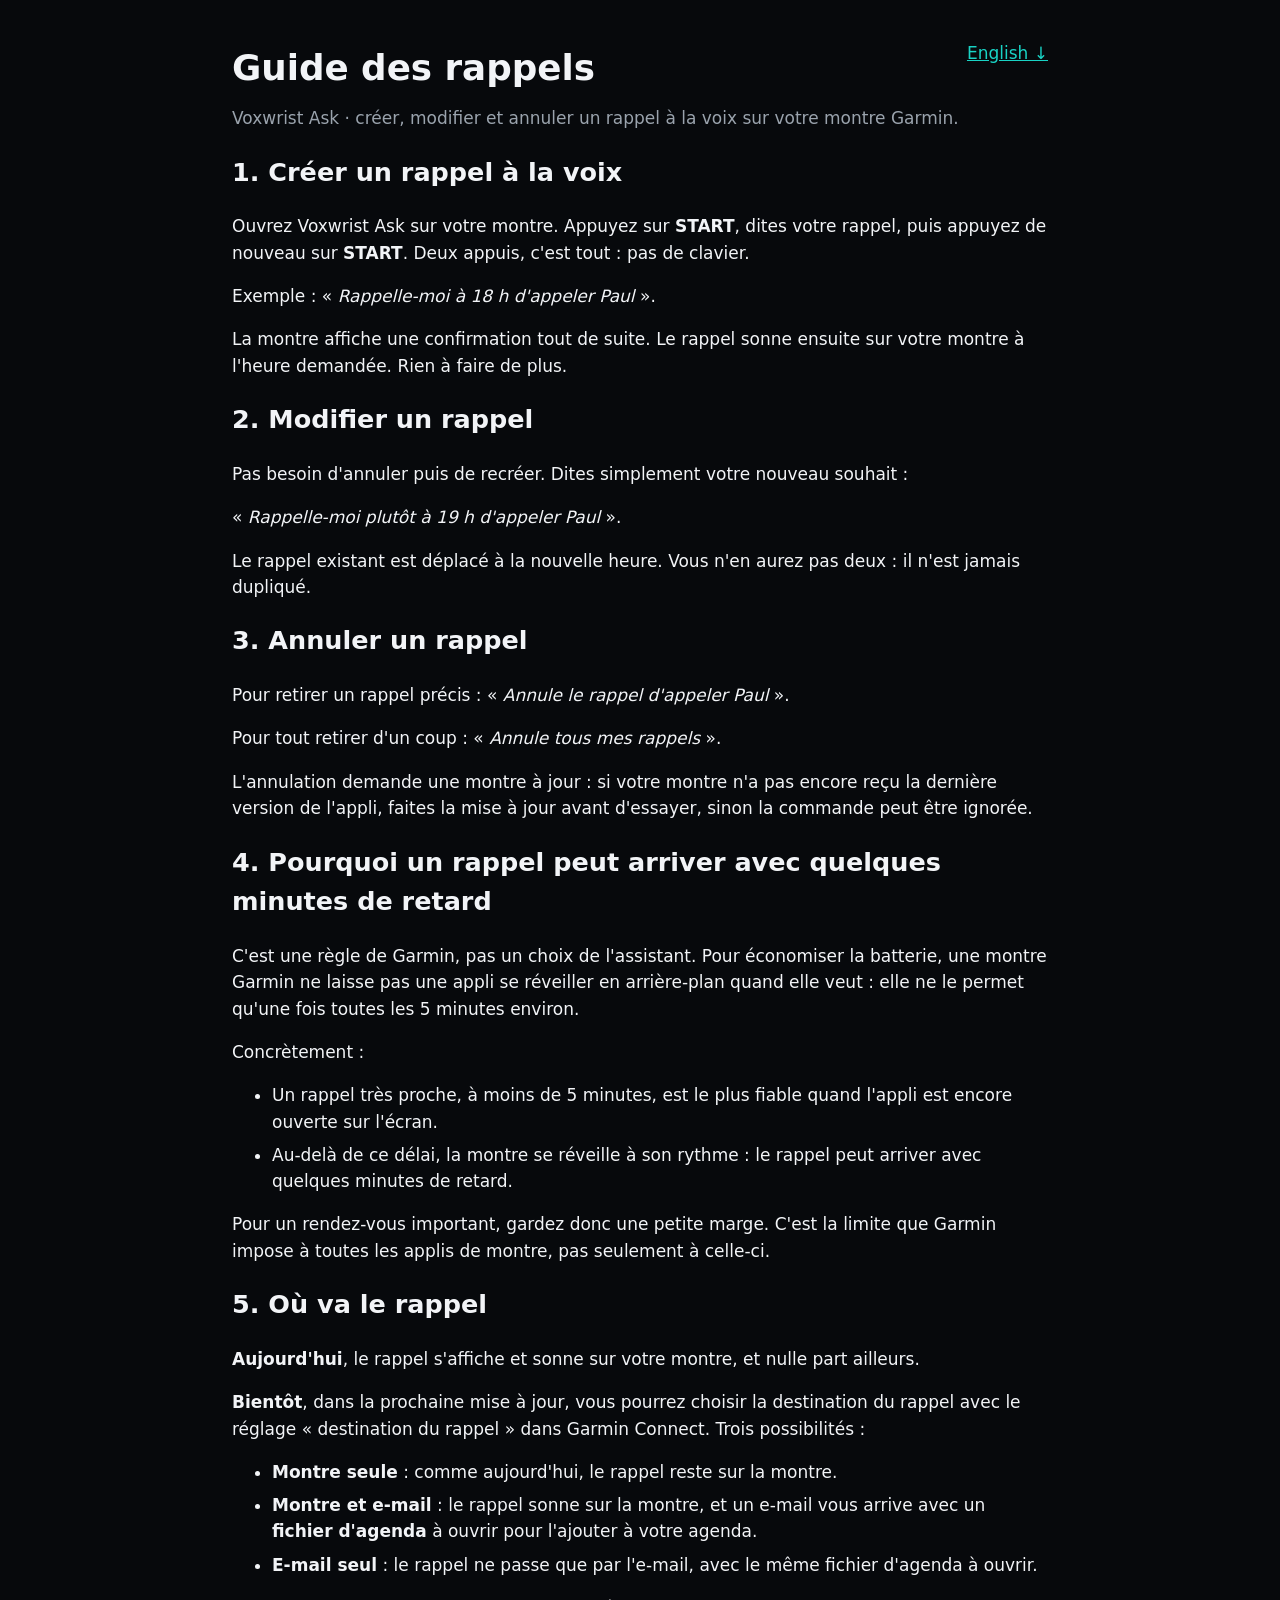
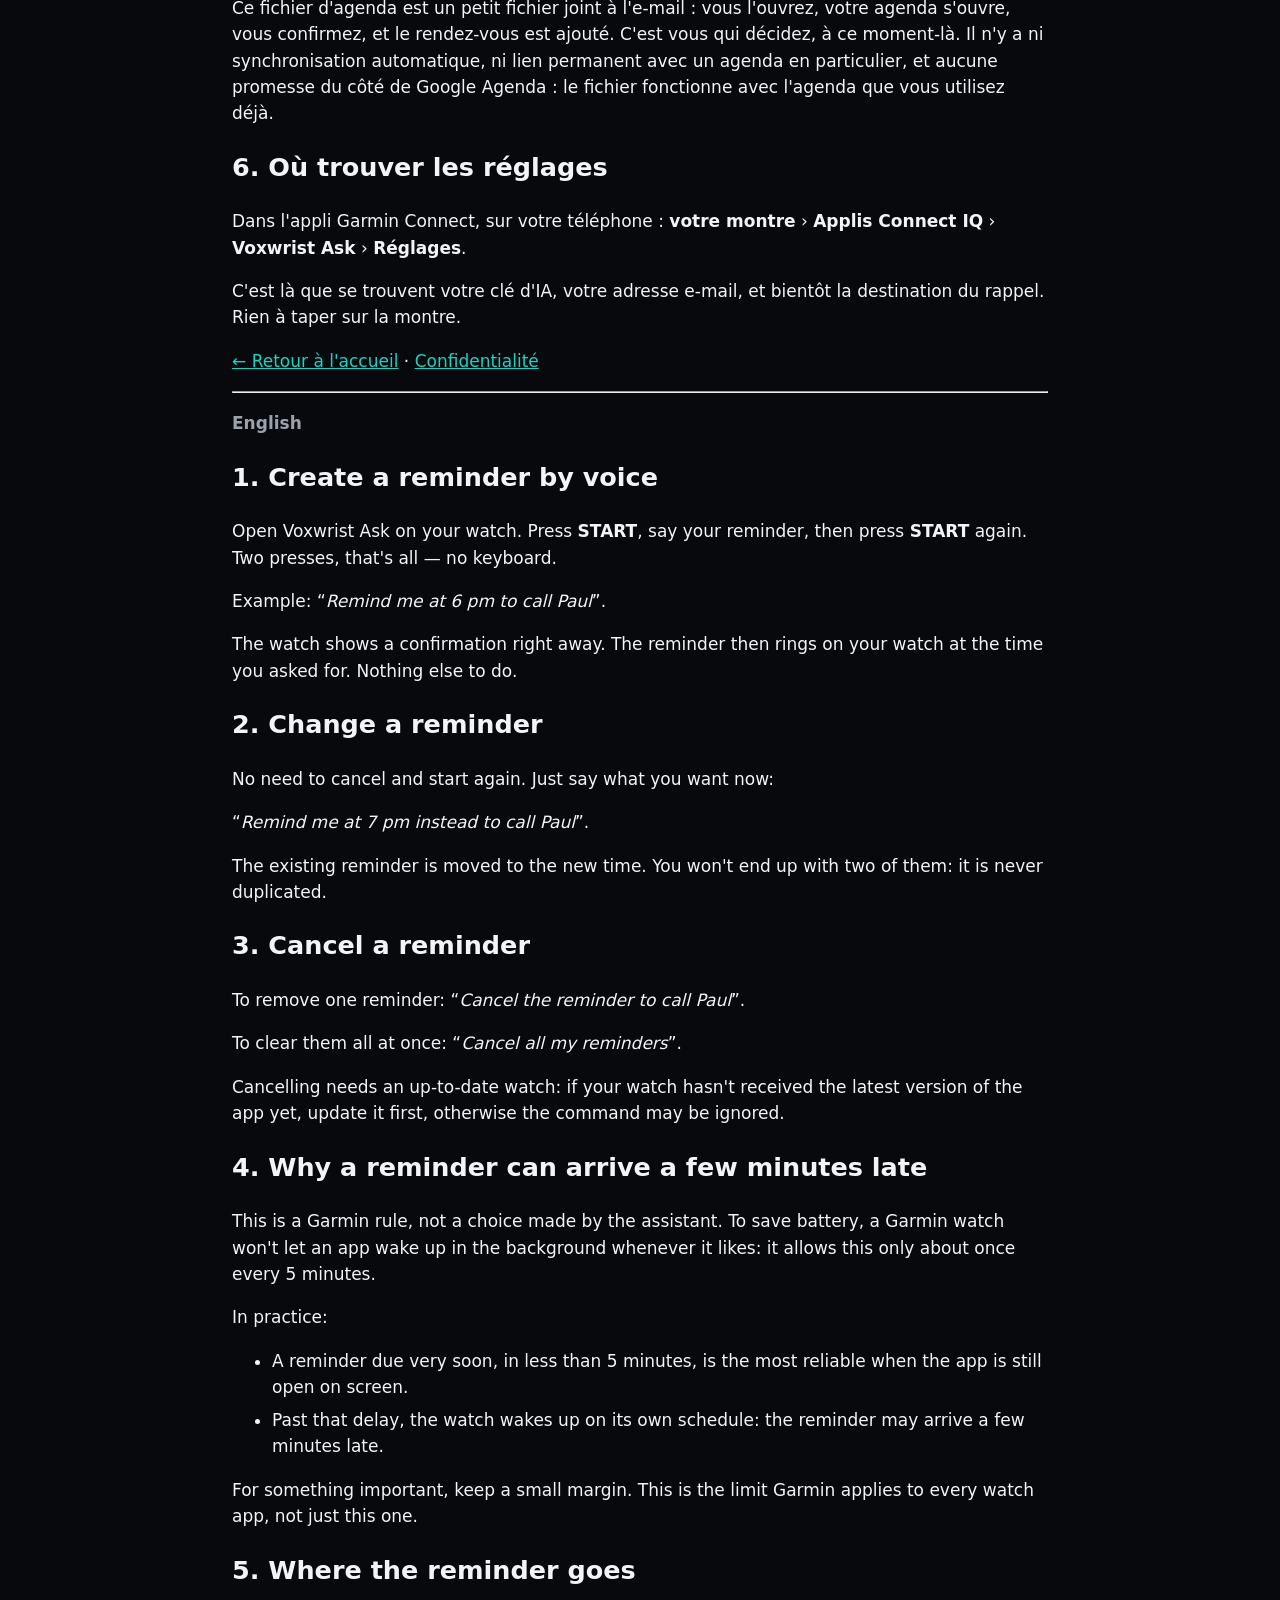
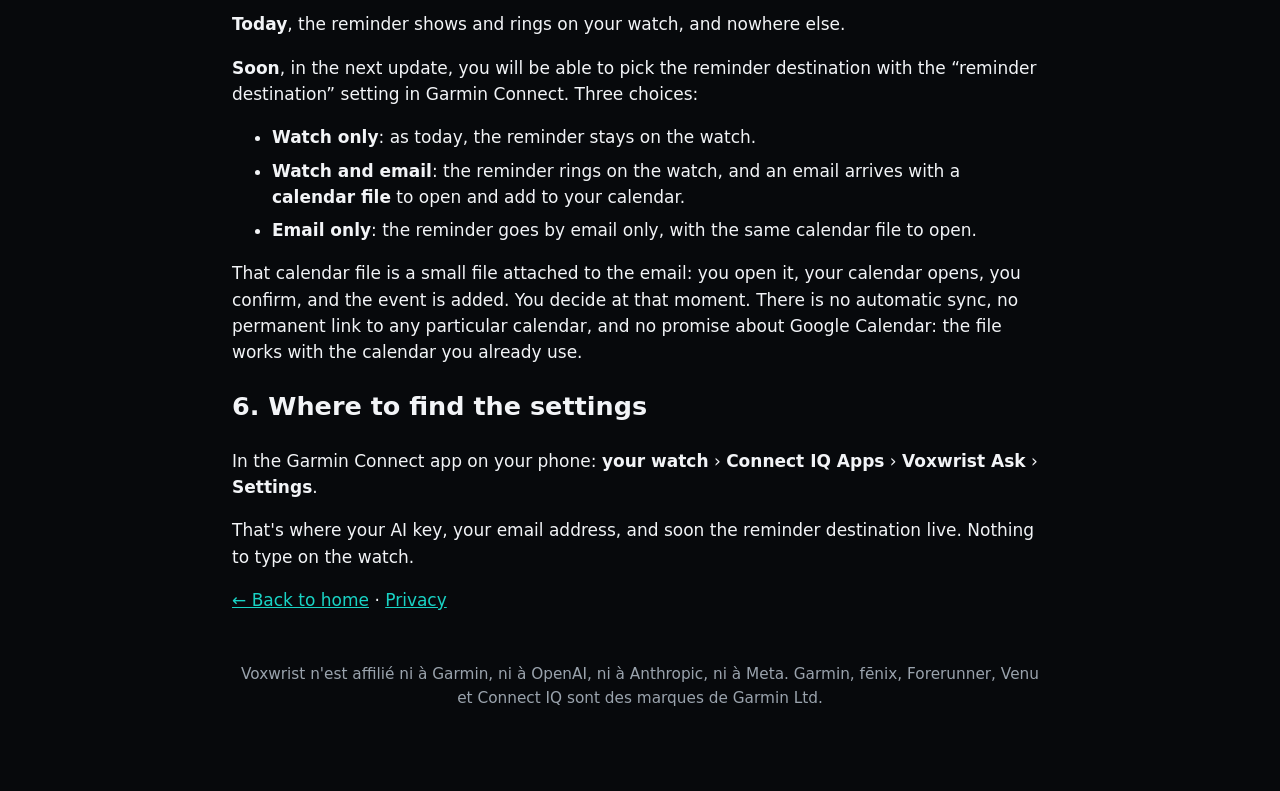
==== guide.html @ f0306646 "[verified] guide: ajoute le guide public des rappels de Voxwrist Ask (FR + EN) Page guide.html en fr" ====
<!doctype html><html lang="fr"><head><meta charset="utf-8"><meta name="viewport" content="width=device-width,initial-scale=1">
<title>Voxwrist Ask — Guide des rappels (FR + EN)</title>
<meta name="description" content="Guide des rappels de Voxwrist Ask : créer, modifier et annuler un rappel à la voix sur votre montre Garmin, ce qu'il faut savoir sur les réveils en arrière-plan, et où va le rappel.">
<link rel="stylesheet" href="style.css"></head><body><main>
<a class="lang" href="#en">English ↓</a>
<h1>Guide des rappels</h1>
<p class="dim">Voxwrist Ask · créer, modifier et annuler un rappel à la voix sur votre montre Garmin.</p>

<section>
<h2>1. Créer un rappel à la voix</h2>
<p>Ouvrez Voxwrist Ask sur votre montre. Appuyez sur <strong>START</strong>, dites votre rappel, puis appuyez de nouveau sur <strong>START</strong>. Deux appuis, c'est tout : pas de clavier.</p>
<p>Exemple : «&nbsp;<em>Rappelle-moi à 18&nbsp;h d'appeler Paul</em>&nbsp;».</p>
<p>La montre affiche une confirmation tout de suite. Le rappel sonne ensuite sur votre montre à l'heure demandée. Rien à faire de plus.</p>
</section>

<section>
<h2>2. Modifier un rappel</h2>
<p>Pas besoin d'annuler puis de recréer. Dites simplement votre nouveau souhait :</p>
<p>«&nbsp;<em>Rappelle-moi plutôt à 19&nbsp;h d'appeler Paul</em>&nbsp;».</p>
<p>Le rappel existant est déplacé à la nouvelle heure. Vous n'en aurez pas deux : il n'est jamais dupliqué.</p>
</section>

<section>
<h2>3. Annuler un rappel</h2>
<p>Pour retirer un rappel précis : «&nbsp;<em>Annule le rappel d'appeler Paul</em>&nbsp;».</p>
<p>Pour tout retirer d'un coup : «&nbsp;<em>Annule tous mes rappels</em>&nbsp;».</p>
<p>L'annulation demande une montre à jour : si votre montre n'a pas encore reçu la dernière version de l'appli, faites la mise à jour avant d'essayer, sinon la commande peut être ignorée.</p>
</section>

<section>
<h2>4. Pourquoi un rappel peut arriver avec quelques minutes de retard</h2>
<p>C'est une règle de Garmin, pas un choix de l'assistant. Pour économiser la batterie, une montre Garmin ne laisse pas une appli se réveiller en arrière-plan quand elle veut : elle ne le permet qu'une fois toutes les 5&nbsp;minutes environ.</p>
<p>Concrètement :</p>
<ul class="steps">
<li>Un rappel très proche, à moins de 5&nbsp;minutes, est le plus fiable quand l'appli est encore ouverte sur l'écran.</li>
<li>Au-delà de ce délai, la montre se réveille à son rythme : le rappel peut arriver avec quelques minutes de retard.</li>
</ul>
<p>Pour un rendez-vous important, gardez donc une petite marge. C'est la limite que Garmin impose à toutes les applis de montre, pas seulement à celle-ci.</p>
</section>

<section>
<h2>5. Où va le rappel</h2>
<p><strong>Aujourd'hui</strong>, le rappel s'affiche et sonne sur votre montre, et nulle part ailleurs.</p>
<p><strong>Bientôt</strong>, dans la prochaine mise à jour, vous pourrez choisir la destination du rappel avec le réglage «&nbsp;destination du rappel&nbsp;» dans Garmin Connect. Trois possibilités :</p>
<ul class="steps">
<li><strong>Montre seule</strong> : comme aujourd'hui, le rappel reste sur la montre.</li>
<li><strong>Montre et e-mail</strong> : le rappel sonne sur la montre, et un e-mail vous arrive avec un <strong>fichier d'agenda</strong> à ouvrir pour l'ajouter à votre agenda.</li>
<li><strong>E-mail seul</strong> : le rappel ne passe que par l'e-mail, avec le même fichier d'agenda à ouvrir.</li>
</ul>
<p>Ce fichier d'agenda est un petit fichier joint à l'e-mail : vous l'ouvrez, votre agenda s'ouvre, vous confirmez, et le rendez-vous est ajouté. C'est vous qui décidez, à ce moment-là. Il n'y a ni synchronisation automatique, ni lien permanent avec un agenda en particulier, et aucune promesse du côté de Google Agenda&nbsp;: le fichier fonctionne avec l'agenda que vous utilisez déjà.</p>
</section>

<section>
<h2>6. Où trouver les réglages</h2>
<p>Dans l'appli Garmin Connect, sur votre téléphone : <strong>votre montre</strong> › <strong>Applis Connect IQ</strong> › <strong>Voxwrist Ask</strong> › <strong>Réglages</strong>.</p>
<p>C'est là que se trouvent votre clé d'IA, votre adresse e-mail, et bientôt la destination du rappel. Rien à taper sur la montre.</p>
</section>

<p><a href="index.html">← Retour à l'accueil</a> · <a href="privacy.html">Confidentialité</a></p>

<hr id="en">
<p class="dim" lang="en"><strong>English</strong></p>

<section lang="en">
<h2>1. Create a reminder by voice</h2>
<p>Open Voxwrist Ask on your watch. Press <strong>START</strong>, say your reminder, then press <strong>START</strong> again. Two presses, that's all — no keyboard.</p>
<p>Example: “<em>Remind me at 6&nbsp;pm to call Paul</em>”.</p>
<p>The watch shows a confirmation right away. The reminder then rings on your watch at the time you asked for. Nothing else to do.</p>
</section>

<section lang="en">
<h2>2. Change a reminder</h2>
<p>No need to cancel and start again. Just say what you want now:</p>
<p>“<em>Remind me at 7&nbsp;pm instead to call Paul</em>”.</p>
<p>The existing reminder is moved to the new time. You won't end up with two of them: it is never duplicated.</p>
</section>

<section lang="en">
<h2>3. Cancel a reminder</h2>
<p>To remove one reminder: “<em>Cancel the reminder to call Paul</em>”.</p>
<p>To clear them all at once: “<em>Cancel all my reminders</em>”.</p>
<p>Cancelling needs an up-to-date watch: if your watch hasn't received the latest version of the app yet, update it first, otherwise the command may be ignored.</p>
</section>

<section lang="en">
<h2>4. Why a reminder can arrive a few minutes late</h2>
<p>This is a Garmin rule, not a choice made by the assistant. To save battery, a Garmin watch won't let an app wake up in the background whenever it likes: it allows this only about once every 5&nbsp;minutes.</p>
<p>In practice:</p>
<ul class="steps">
<li>A reminder due very soon, in less than 5&nbsp;minutes, is the most reliable when the app is still open on screen.</li>
<li>Past that delay, the watch wakes up on its own schedule: the reminder may arrive a few minutes late.</li>
</ul>
<p>For something important, keep a small margin. This is the limit Garmin applies to every watch app, not just this one.</p>
</section>

<section lang="en">
<h2>5. Where the reminder goes</h2>
<p><strong>Today</strong>, the reminder shows and rings on your watch, and nowhere else.</p>
<p><strong>Soon</strong>, in the next update, you will be able to pick the reminder destination with the “reminder destination” setting in Garmin Connect. Three choices:</p>
<ul class="steps">
<li><strong>Watch only</strong>: as today, the reminder stays on the watch.</li>
<li><strong>Watch and email</strong>: the reminder rings on the watch, and an email arrives with a <strong>calendar file</strong> to open and add to your calendar.</li>
<li><strong>Email only</strong>: the reminder goes by email only, with the same calendar file to open.</li>
</ul>
<p>That calendar file is a small file attached to the email: you open it, your calendar opens, you confirm, and the event is added. You decide at that moment. There is no automatic sync, no permanent link to any particular calendar, and no promise about Google Calendar: the file works with the calendar you already use.</p>
</section>

<section lang="en">
<h2>6. Where to find the settings</h2>
<p>In the Garmin Connect app on your phone: <strong>your watch</strong> › <strong>Connect IQ Apps</strong> › <strong>Voxwrist Ask</strong> › <strong>Settings</strong>.</p>
<p>That's where your AI key, your email address, and soon the reminder destination live. Nothing to type on the watch.</p>
</section>

<p lang="en"><a href="index.html">← Back to home</a> · <a href="privacy.html">Privacy</a></p>

<footer>Voxwrist n'est affilié ni à Garmin, ni à OpenAI, ni à Anthropic, ni à Meta. Garmin, fēnix, Forerunner, Venu et Connect IQ sont des marques de Garmin Ltd.</footer>
</main></body></html>
---- style.css ----
:root{--bg:#07090c;--fg:#f2f4f7;--dim:#9aa3ad;--notes:#19D3C5;--ask:#8B7CFF}
*{box-sizing:border-box}body{margin:0;background:var(--bg);color:var(--fg);font:17px/1.55 system-ui,-apple-system,Segoe UI,Roboto,sans-serif}
main{max-width:860px;margin:0 auto;padding:40px 22px 80px}a{color:var(--notes)}h1{font-size:2.1em;line-height:1.15;margin:.2em 0}
.dim{color:var(--dim)}.hero{text-align:center;padding:30px 0 10px}.hero img.logo{width:72px;margin:0 6px}
.cards{display:grid;grid-template-columns:repeat(auto-fit,minmax(260px,1fr));gap:18px;margin:30px 0}
.card{background:#10141a;border:1px solid #1c232c;border-radius:18px;padding:22px}.card h2{margin:.2em 0}
.card.notes h2{color:var(--notes)}.card.ask h2{color:var(--ask)}.shots{display:flex;gap:10px;flex-wrap:wrap;justify-content:center}
.shots img{width:150px;height:150px;border-radius:50%;border:3px solid #222}.steps li{margin:.4em 0}
code{background:#151b22;padding:2px 6px;border-radius:6px}footer{margin-top:50px;color:var(--dim);font-size:.9em;text-align:center}
.lang{float:right}
h2 img.logo-s{width:34px;vertical-align:middle;margin-right:6px;border-radius:8px}
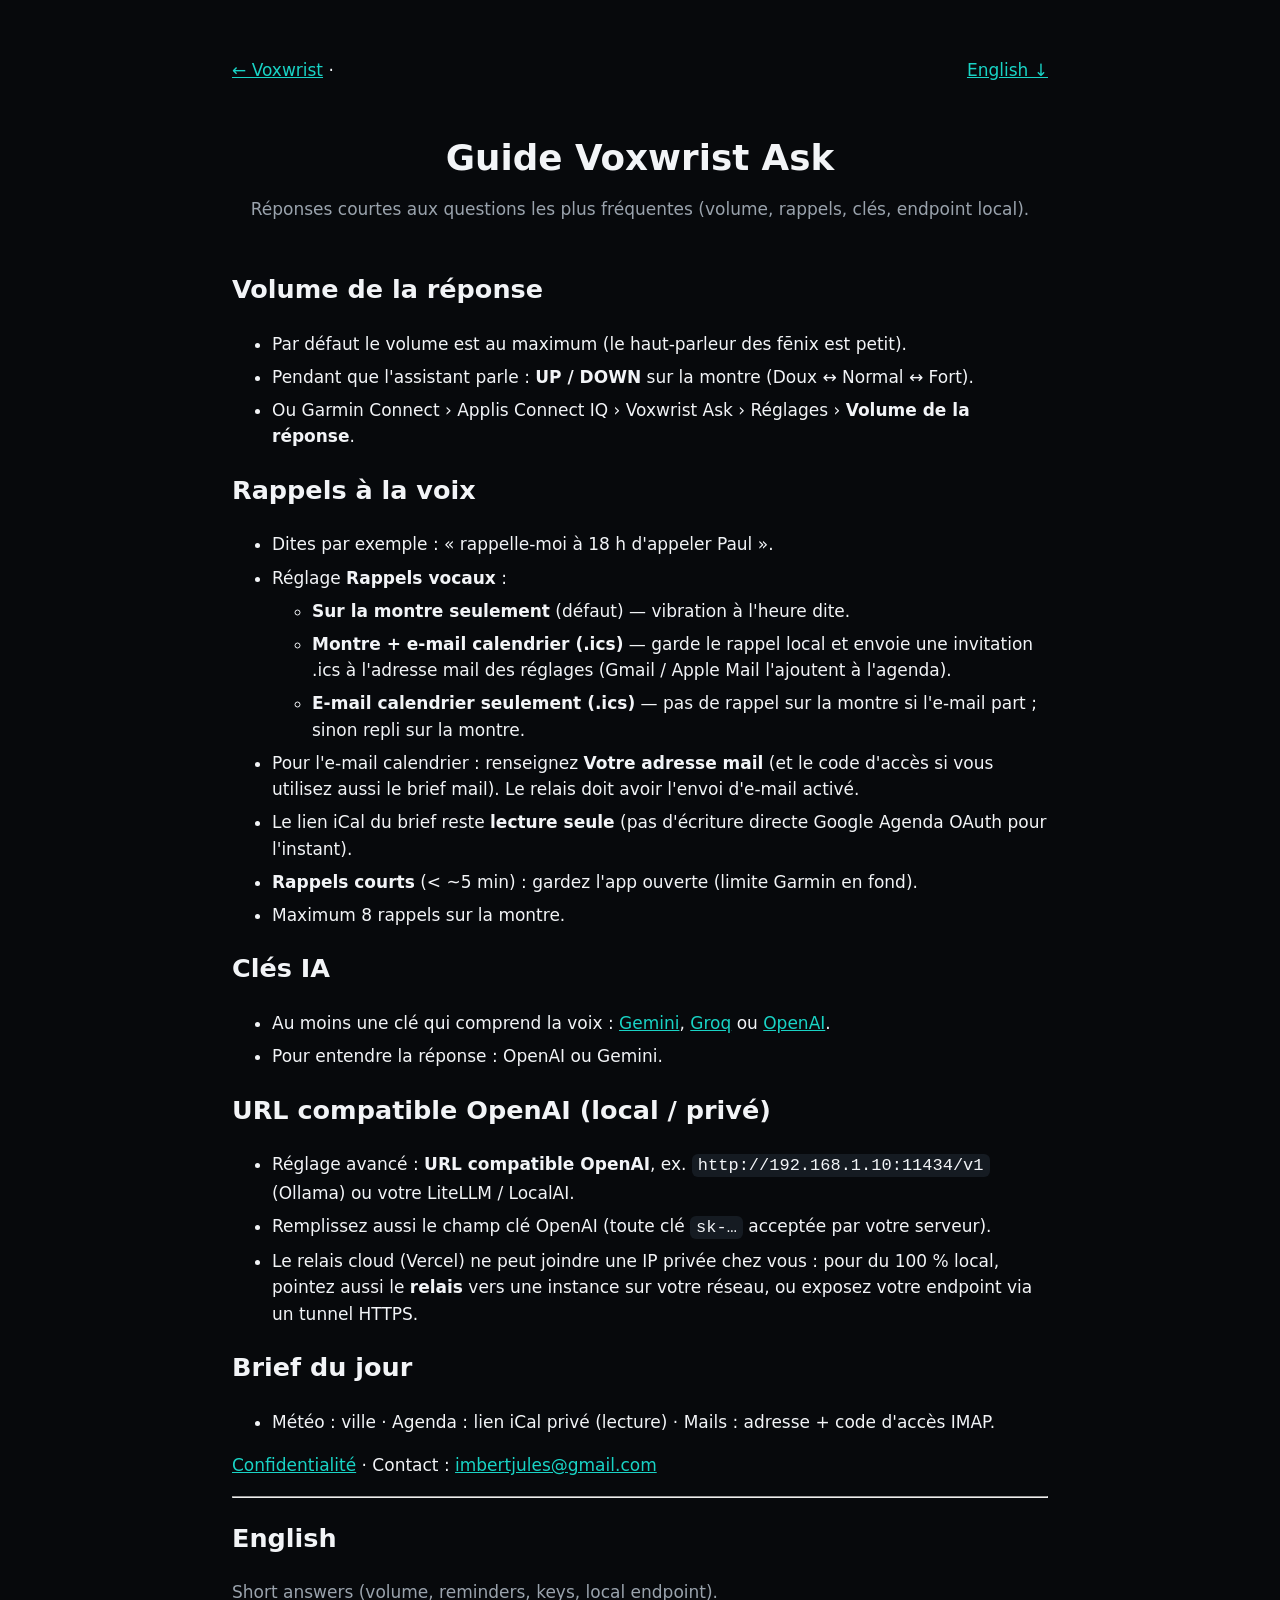
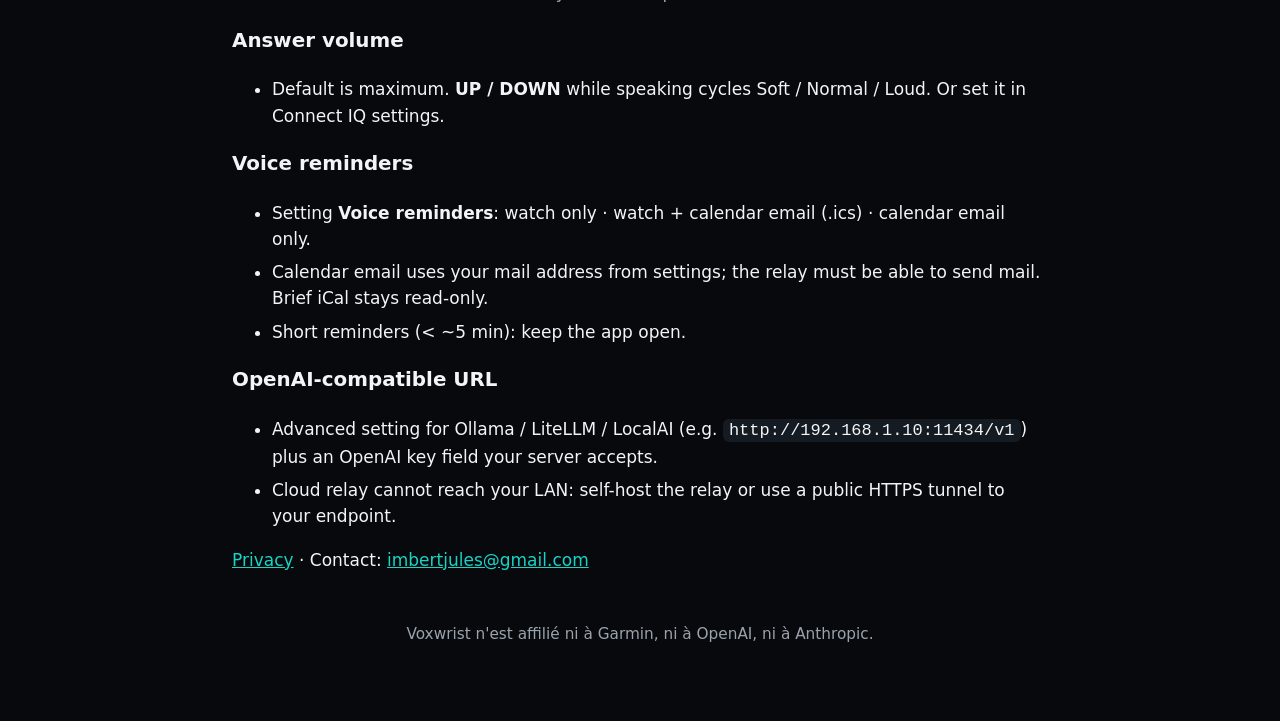
==== commit 4724c914: "Site : page guide.html (réglages Ask 2.0.6 : volume, rappels .ics, URL compatible OpenAI) + liens de" ====
--- a/guide.html
+++ b/guide.html
@@ -1,117 +1,77 @@
 <!doctype html><html lang="fr"><head><meta charset="utf-8"><meta name="viewport" content="width=device-width,initial-scale=1">
-<title>Voxwrist Ask — Guide des rappels (FR + EN)</title>
-<meta name="description" content="Guide des rappels de Voxwrist Ask : créer, modifier et annuler un rappel à la voix sur votre montre Garmin, ce qu'il faut savoir sur les réveils en arrière-plan, et où va le rappel.">
+<title>Voxwrist Ask — guide (rappels, volume, réglages)</title>
+<meta name="description" content="Comment marchent les rappels, le volume et les réglages de Voxwrist Ask sur Garmin.">
 <link rel="stylesheet" href="style.css"></head><body><main>
-<a class="lang" href="#en">English ↓</a>
-<h1>Guide des rappels</h1>
-<p class="dim">Voxwrist Ask · créer, modifier et annuler un rappel à la voix sur votre montre Garmin.</p>
+<p><a href="index.html">← Voxwrist</a> · <a class="lang" href="#en">English ↓</a></p>
 
-<section>
-<h2>1. Créer un rappel à la voix</h2>
-<p>Ouvrez Voxwrist Ask sur votre montre. Appuyez sur <strong>START</strong>, dites votre rappel, puis appuyez de nouveau sur <strong>START</strong>. Deux appuis, c'est tout : pas de clavier.</p>
-<p>Exemple : «&nbsp;<em>Rappelle-moi à 18&nbsp;h d'appeler Paul</em>&nbsp;».</p>
-<p>La montre affiche une confirmation tout de suite. Le rappel sonne ensuite sur votre montre à l'heure demandée. Rien à faire de plus.</p>
-</section>
+<section class="hero"><h1>Guide Voxwrist Ask</h1>
+<p class="dim">Réponses courtes aux questions les plus fréquentes (volume, rappels, clés, endpoint local).</p></section>
 
-<section>
-<h2>2. Modifier un rappel</h2>
-<p>Pas besoin d'annuler puis de recréer. Dites simplement votre nouveau souhait :</p>
-<p>«&nbsp;<em>Rappelle-moi plutôt à 19&nbsp;h d'appeler Paul</em>&nbsp;».</p>
-<p>Le rappel existant est déplacé à la nouvelle heure. Vous n'en aurez pas deux : il n'est jamais dupliqué.</p>
-</section>
+<h2>Volume de la réponse</h2>
+<ul class="steps">
+<li>Par défaut le volume est au maximum (le haut-parleur des fēnix est petit).</li>
+<li>Pendant que l'assistant parle : <strong>UP / DOWN</strong> sur la montre (Doux ↔ Normal ↔ Fort).</li>
+<li>Ou Garmin Connect › Applis Connect IQ › Voxwrist Ask › Réglages › <strong>Volume de la réponse</strong>.</li>
+</ul>
 
-<section>
-<h2>3. Annuler un rappel</h2>
-<p>Pour retirer un rappel précis : «&nbsp;<em>Annule le rappel d'appeler Paul</em>&nbsp;».</p>
-<p>Pour tout retirer d'un coup : «&nbsp;<em>Annule tous mes rappels</em>&nbsp;».</p>
-<p>L'annulation demande une montre à jour : si votre montre n'a pas encore reçu la dernière version de l'appli, faites la mise à jour avant d'essayer, sinon la commande peut être ignorée.</p>
-</section>
+<h2>Rappels à la voix</h2>
+<ul class="steps">
+<li>Dites par exemple : « rappelle-moi à 18 h d'appeler Paul ».</li>
+<li>Réglage <strong>Rappels vocaux</strong> :
+  <ul>
+    <li><strong>Sur la montre seulement</strong> (défaut) — vibration à l'heure dite.</li>
+    <li><strong>Montre + e-mail calendrier (.ics)</strong> — garde le rappel local et envoie une invitation .ics à l'adresse mail des réglages (Gmail / Apple Mail l'ajoutent à l'agenda).</li>
+    <li><strong>E-mail calendrier seulement (.ics)</strong> — pas de rappel sur la montre si l'e-mail part ; sinon repli sur la montre.</li>
+  </ul>
+</li>
+<li>Pour l'e-mail calendrier : renseignez <strong>Votre adresse mail</strong> (et le code d'accès si vous utilisez aussi le brief mail). Le relais doit avoir l'envoi d'e-mail activé.</li>
+<li>Le lien iCal du brief reste <strong>lecture seule</strong> (pas d'écriture directe Google Agenda OAuth pour l'instant).</li>
+<li><strong>Rappels courts</strong> (&lt; ~5 min) : gardez l'app ouverte (limite Garmin en fond).</li>
+<li>Maximum 8 rappels sur la montre.</li>
+</ul>
 
-<section>
-<h2>4. Pourquoi un rappel peut arriver avec quelques minutes de retard</h2>
-<p>C'est une règle de Garmin, pas un choix de l'assistant. Pour économiser la batterie, une montre Garmin ne laisse pas une appli se réveiller en arrière-plan quand elle veut : elle ne le permet qu'une fois toutes les 5&nbsp;minutes environ.</p>
-<p>Concrètement :</p>
+<h2>Clés IA</h2>
 <ul class="steps">
-<li>Un rappel très proche, à moins de 5&nbsp;minutes, est le plus fiable quand l'appli est encore ouverte sur l'écran.</li>
-<li>Au-delà de ce délai, la montre se réveille à son rythme : le rappel peut arriver avec quelques minutes de retard.</li>
+<li>Au moins une clé qui comprend la voix : <a href="https://aistudio.google.com/apikey">Gemini</a>, <a href="https://console.groq.com/keys">Groq</a> ou <a href="https://platform.openai.com/api-keys">OpenAI</a>.</li>
+<li>Pour entendre la réponse : OpenAI ou Gemini.</li>
 </ul>
-<p>Pour un rendez-vous important, gardez donc une petite marge. C'est la limite que Garmin impose à toutes les applis de montre, pas seulement à celle-ci.</p>
-</section>
 
-<section>
-<h2>5. Où va le rappel</h2>
-<p><strong>Aujourd'hui</strong>, le rappel s'affiche et sonne sur votre montre, et nulle part ailleurs.</p>
-<p><strong>Bientôt</strong>, dans la prochaine mise à jour, vous pourrez choisir la destination du rappel avec le réglage «&nbsp;destination du rappel&nbsp;» dans Garmin Connect. Trois possibilités :</p>
+<h2>URL compatible OpenAI (local / privé)</h2>
 <ul class="steps">
-<li><strong>Montre seule</strong> : comme aujourd'hui, le rappel reste sur la montre.</li>
-<li><strong>Montre et e-mail</strong> : le rappel sonne sur la montre, et un e-mail vous arrive avec un <strong>fichier d'agenda</strong> à ouvrir pour l'ajouter à votre agenda.</li>
-<li><strong>E-mail seul</strong> : le rappel ne passe que par l'e-mail, avec le même fichier d'agenda à ouvrir.</li>
+<li>Réglage avancé : <strong>URL compatible OpenAI</strong>, ex. <code>http://192.168.1.10:11434/v1</code> (Ollama) ou votre LiteLLM / LocalAI.</li>
+<li>Remplissez aussi le champ clé OpenAI (toute clé <code>sk-…</code> acceptée par votre serveur).</li>
+<li>Le relais cloud (Vercel) ne peut joindre une IP privée chez vous : pour du 100 % local, pointez aussi le <strong>relais</strong> vers une instance sur votre réseau, ou exposez votre endpoint via un tunnel HTTPS.</li>
 </ul>
-<p>Ce fichier d'agenda est un petit fichier joint à l'e-mail : vous l'ouvrez, votre agenda s'ouvre, vous confirmez, et le rendez-vous est ajouté. C'est vous qui décidez, à ce moment-là. Il n'y a ni synchronisation automatique, ni lien permanent avec un agenda en particulier, et aucune promesse du côté de Google Agenda&nbsp;: le fichier fonctionne avec l'agenda que vous utilisez déjà.</p>
-</section>
 
-<section>
-<h2>6. Où trouver les réglages</h2>
-<p>Dans l'appli Garmin Connect, sur votre téléphone : <strong>votre montre</strong> › <strong>Applis Connect IQ</strong> › <strong>Voxwrist Ask</strong> › <strong>Réglages</strong>.</p>
-<p>C'est là que se trouvent votre clé d'IA, votre adresse e-mail, et bientôt la destination du rappel. Rien à taper sur la montre.</p>
-</section>
+<h2>Brief du jour</h2>
+<ul class="steps">
+<li>Météo : ville · Agenda : lien iCal privé (lecture) · Mails : adresse + code d'accès IMAP.</li>
+</ul>
 
-<p><a href="index.html">← Retour à l'accueil</a> · <a href="privacy.html">Confidentialité</a></p>
+<p><a href="privacy.html">Confidentialité</a> · Contact : <a href="mailto:imbertjules@gmail.com">imbertjules@gmail.com</a></p>
 
 <hr id="en">
-<p class="dim" lang="en"><strong>English</strong></p>
+<h2>English</h2>
+<p class="dim">Short answers (volume, reminders, keys, local endpoint).</p>
 
-<section lang="en">
-<h2>1. Create a reminder by voice</h2>
-<p>Open Voxwrist Ask on your watch. Press <strong>START</strong>, say your reminder, then press <strong>START</strong> again. Two presses, that's all — no keyboard.</p>
-<p>Example: “<em>Remind me at 6&nbsp;pm to call Paul</em>”.</p>
-<p>The watch shows a confirmation right away. The reminder then rings on your watch at the time you asked for. Nothing else to do.</p>
-</section>
+<h3>Answer volume</h3>
+<ul class="steps">
+<li>Default is maximum. <strong>UP / DOWN</strong> while speaking cycles Soft / Normal / Loud. Or set it in Connect IQ settings.</li>
+</ul>
 
-<section lang="en">
-<h2>2. Change a reminder</h2>
-<p>No need to cancel and start again. Just say what you want now:</p>
-<p>“<em>Remind me at 7&nbsp;pm instead to call Paul</em>”.</p>
-<p>The existing reminder is moved to the new time. You won't end up with two of them: it is never duplicated.</p>
-</section>
+<h3>Voice reminders</h3>
+<ul class="steps">
+<li>Setting <strong>Voice reminders</strong>: watch only · watch + calendar email (.ics) · calendar email only.</li>
+<li>Calendar email uses your mail address from settings; the relay must be able to send mail. Brief iCal stays read-only.</li>
+<li>Short reminders (&lt; ~5 min): keep the app open.</li>
+</ul>
 
-<section lang="en">
-<h2>3. Cancel a reminder</h2>
-<p>To remove one reminder: “<em>Cancel the reminder to call Paul</em>”.</p>
-<p>To clear them all at once: “<em>Cancel all my reminders</em>”.</p>
-<p>Cancelling needs an up-to-date watch: if your watch hasn't received the latest version of the app yet, update it first, otherwise the command may be ignored.</p>
-</section>
+<h3>OpenAI-compatible URL</h3>
+<ul class="steps">
+<li>Advanced setting for Ollama / LiteLLM / LocalAI (e.g. <code>http://192.168.1.10:11434/v1</code>) plus an OpenAI key field your server accepts.</li>
+<li>Cloud relay cannot reach your LAN: self-host the relay or use a public HTTPS tunnel to your endpoint.</li>
+</ul>
 
-<section lang="en">
-<h2>4. Why a reminder can arrive a few minutes late</h2>
-<p>This is a Garmin rule, not a choice made by the assistant. To save battery, a Garmin watch won't let an app wake up in the background whenever it likes: it allows this only about once every 5&nbsp;minutes.</p>
-<p>In practice:</p>
-<ul class="steps">
-<li>A reminder due very soon, in less than 5&nbsp;minutes, is the most reliable when the app is still open on screen.</li>
-<li>Past that delay, the watch wakes up on its own schedule: the reminder may arrive a few minutes late.</li>
-</ul>
-<p>For something important, keep a small margin. This is the limit Garmin applies to every watch app, not just this one.</p>
-</section>
-
-<section lang="en">
-<h2>5. Where the reminder goes</h2>
-<p><strong>Today</strong>, the reminder shows and rings on your watch, and nowhere else.</p>
-<p><strong>Soon</strong>, in the next update, you will be able to pick the reminder destination with the “reminder destination” setting in Garmin Connect. Three choices:</p>
-<ul class="steps">
-<li><strong>Watch only</strong>: as today, the reminder stays on the watch.</li>
-<li><strong>Watch and email</strong>: the reminder rings on the watch, and an email arrives with a <strong>calendar file</strong> to open and add to your calendar.</li>
-<li><strong>Email only</strong>: the reminder goes by email only, with the same calendar file to open.</li>
-</ul>
-<p>That calendar file is a small file attached to the email: you open it, your calendar opens, you confirm, and the event is added. You decide at that moment. There is no automatic sync, no permanent link to any particular calendar, and no promise about Google Calendar: the file works with the calendar you already use.</p>
-</section>
-
-<section lang="en">
-<h2>6. Where to find the settings</h2>
-<p>In the Garmin Connect app on your phone: <strong>your watch</strong> › <strong>Connect IQ Apps</strong> › <strong>Voxwrist Ask</strong> › <strong>Settings</strong>.</p>
-<p>That's where your AI key, your email address, and soon the reminder destination live. Nothing to type on the watch.</p>
-</section>
-
-<p lang="en"><a href="index.html">← Back to home</a> · <a href="privacy.html">Privacy</a></p>
-
-<footer>Voxwrist n'est affilié ni à Garmin, ni à OpenAI, ni à Anthropic, ni à Meta. Garmin, fēnix, Forerunner, Venu et Connect IQ sont des marques de Garmin Ltd.</footer>
+<p><a href="privacy.html">Privacy</a> · Contact: <a href="mailto:imbertjules@gmail.com">imbertjules@gmail.com</a></p>
+<footer>Voxwrist n'est affilié ni à Garmin, ni à OpenAI, ni à Anthropic.</footer>
 </main></body></html>
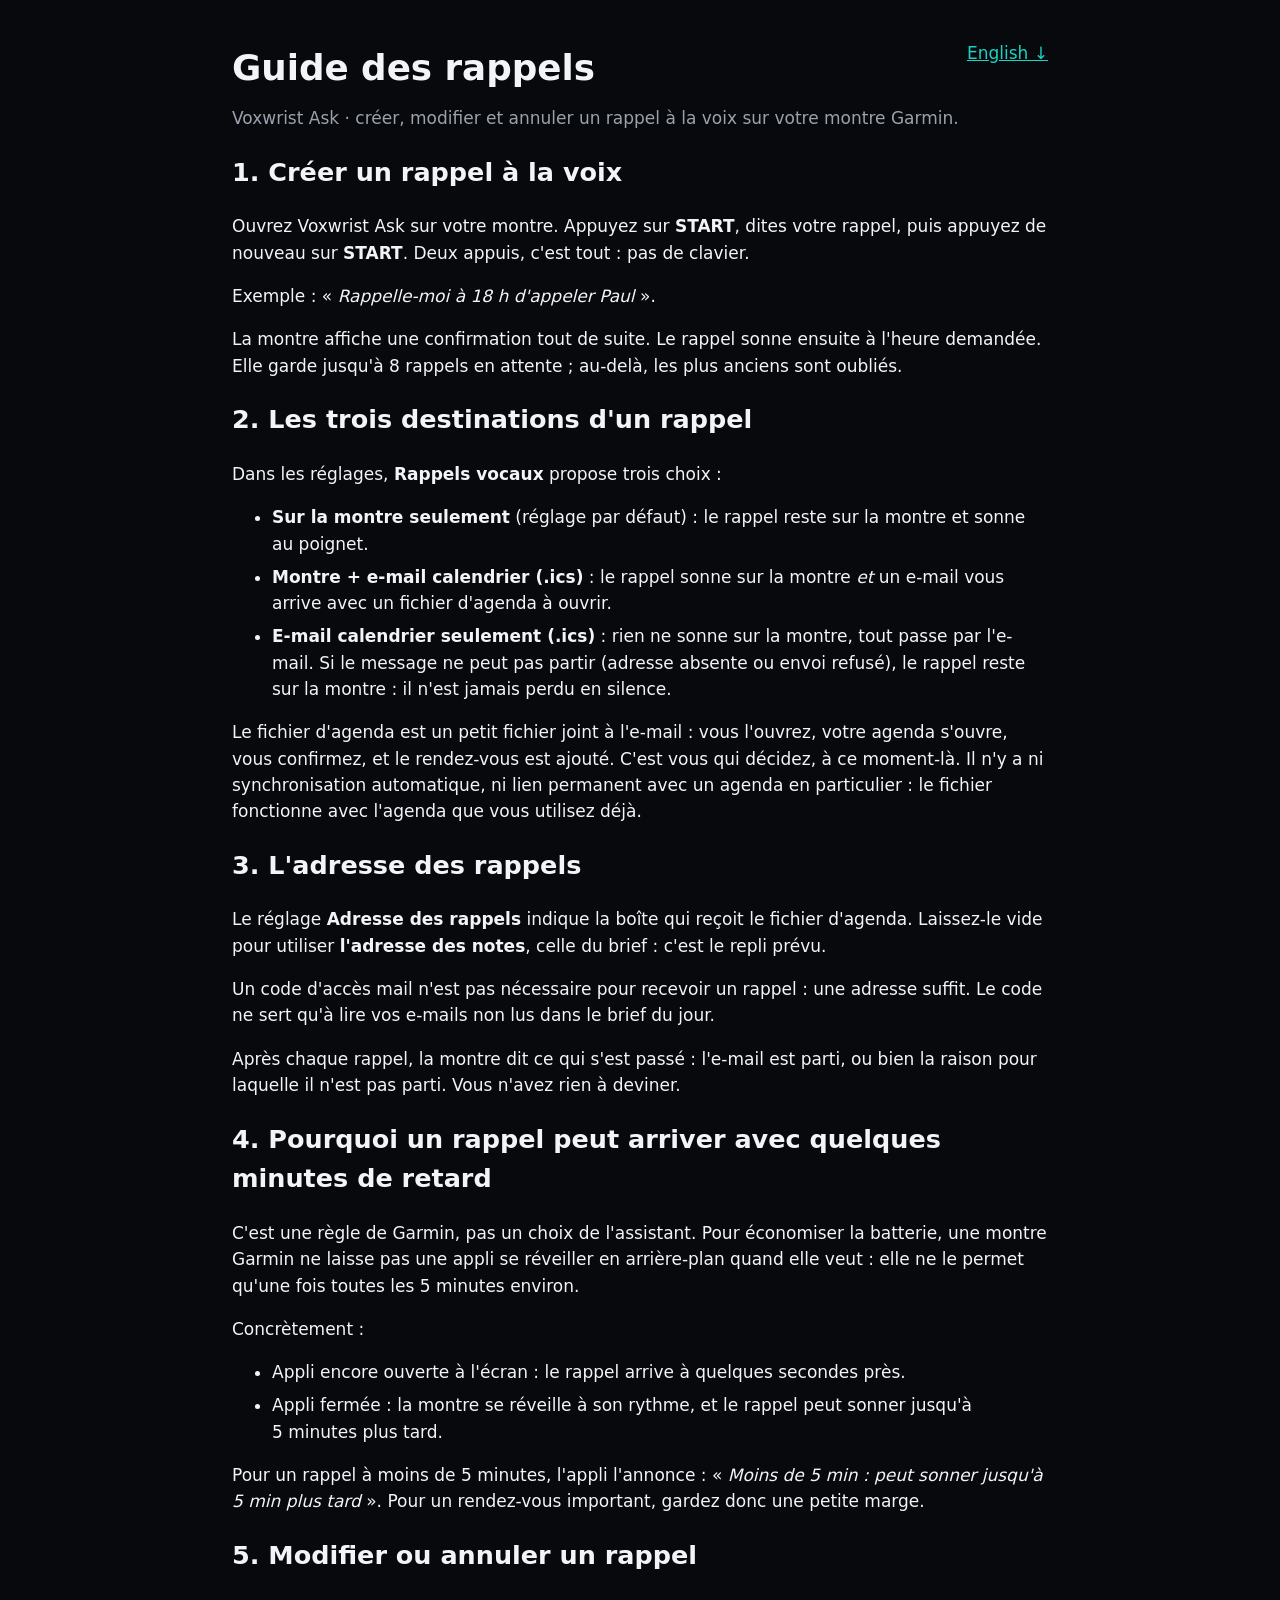
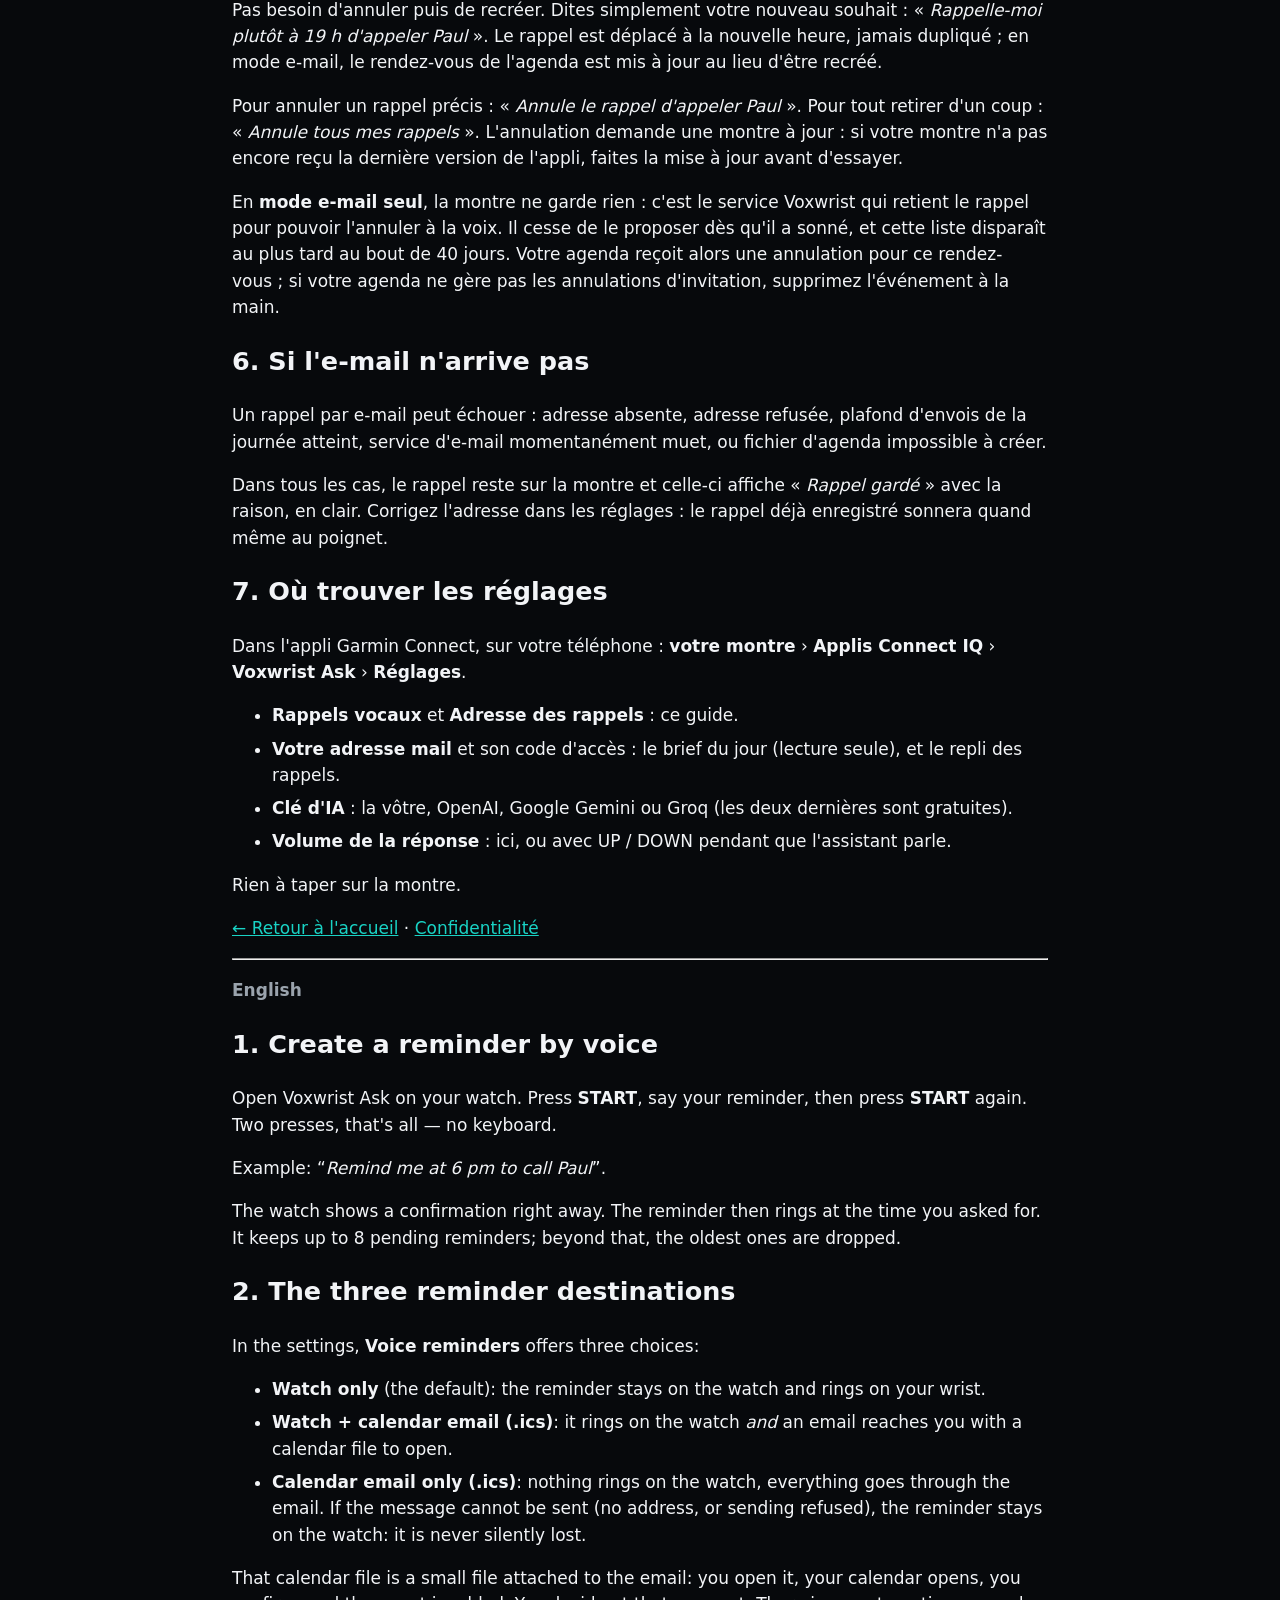
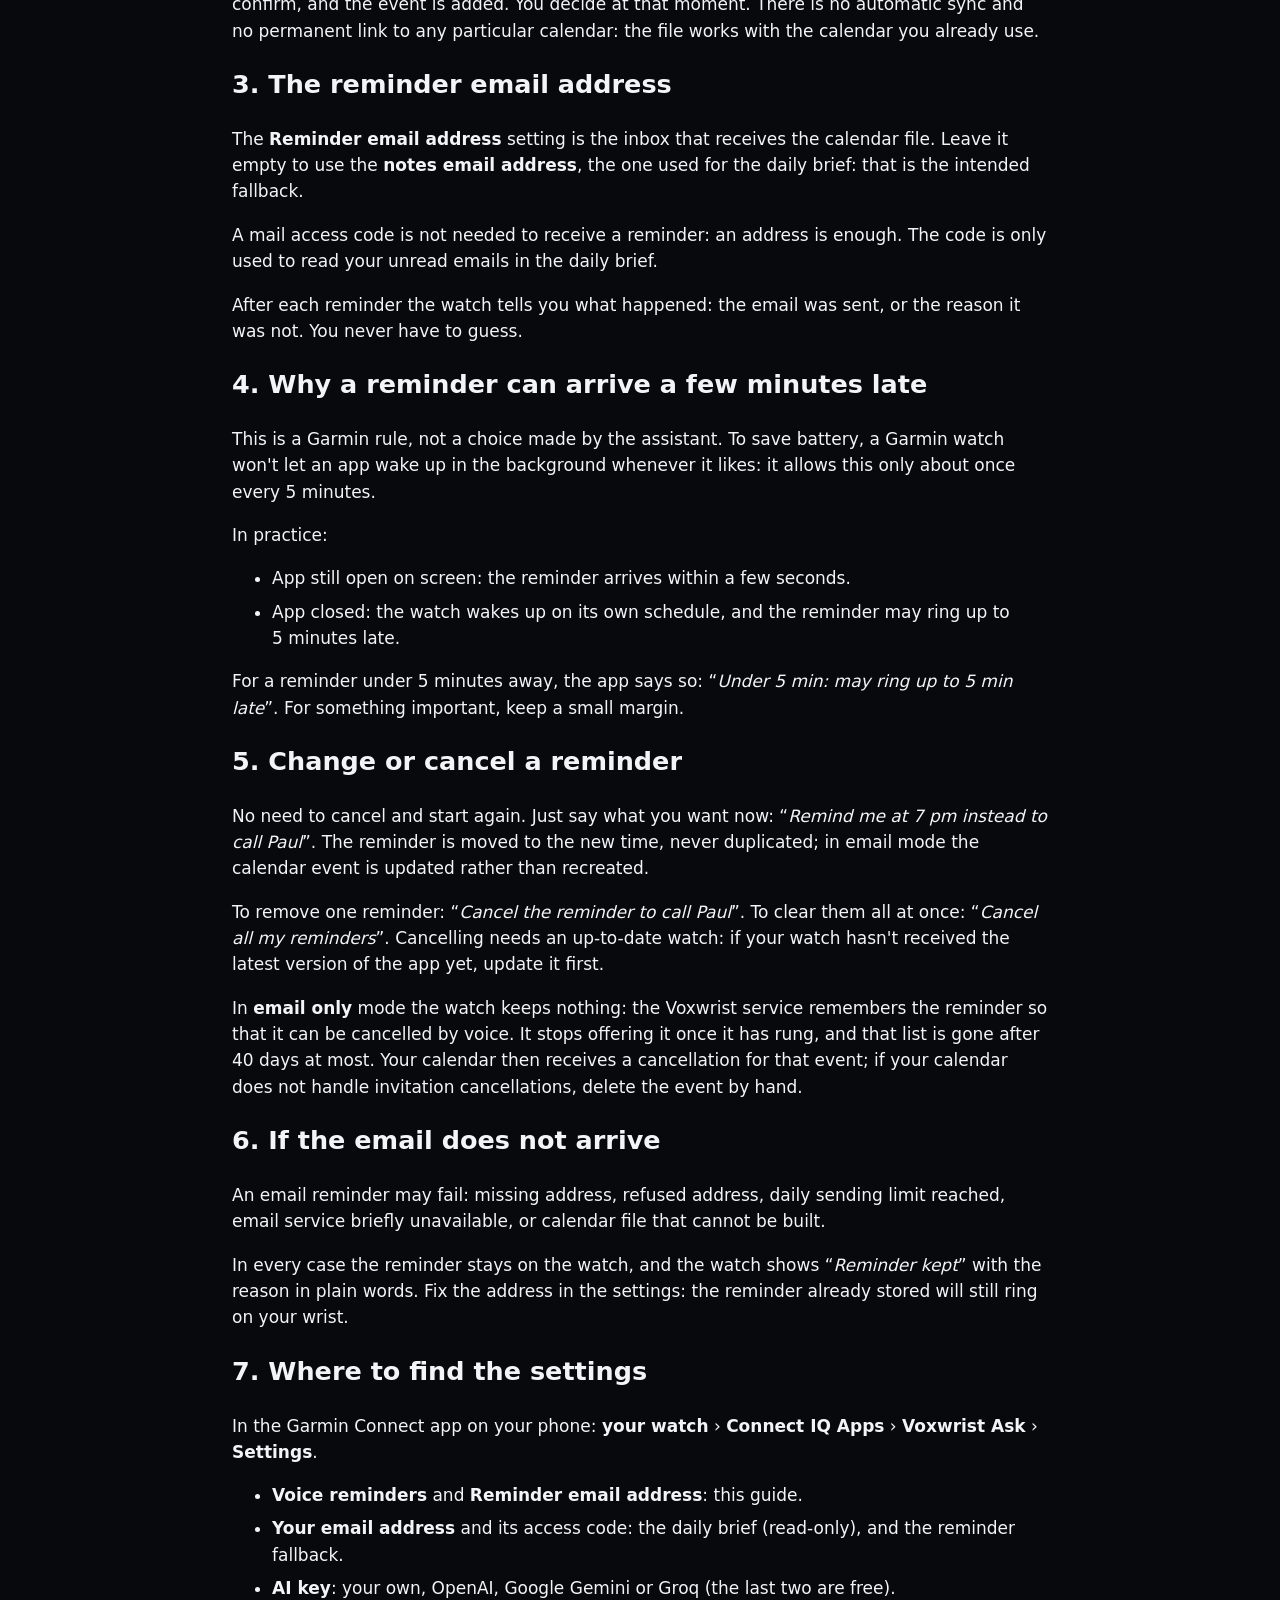
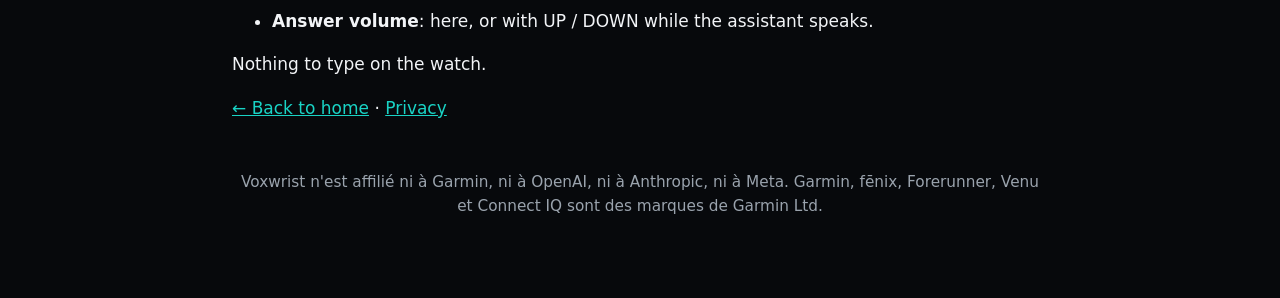
==== commit aa995302: "Guide Ask : les trois destinations des rappels, l'adresse des rappels, la limite des 5 min et l'éche" ====
--- a/guide.html
+++ b/guide.html
@@ -1,77 +1,139 @@
 <!doctype html><html lang="fr"><head><meta charset="utf-8"><meta name="viewport" content="width=device-width,initial-scale=1">
-<title>Voxwrist Ask — guide (rappels, volume, réglages)</title>
-<meta name="description" content="Comment marchent les rappels, le volume et les réglages de Voxwrist Ask sur Garmin.">
+<title>Voxwrist Ask — Guide des rappels (FR + EN)</title>
+<meta name="description" content="Guide des rappels de Voxwrist Ask : créer, modifier et annuler un rappel à la voix sur votre montre Garmin, les trois destinations (montre, e-mail, les deux), la limite des 5 minutes et ce qui se passe quand l'e-mail n'arrive pas.">
 <link rel="stylesheet" href="style.css"></head><body><main>
-<p><a href="index.html">← Voxwrist</a> · <a class="lang" href="#en">English ↓</a></p>
+<a class="lang" href="#en">English ↓</a>
+<h1>Guide des rappels</h1>
+<p class="dim">Voxwrist Ask · créer, modifier et annuler un rappel à la voix sur votre montre Garmin.</p>
 
-<section class="hero"><h1>Guide Voxwrist Ask</h1>
-<p class="dim">Réponses courtes aux questions les plus fréquentes (volume, rappels, clés, endpoint local).</p></section>
+<section>
+<h2>1. Créer un rappel à la voix</h2>
+<p>Ouvrez Voxwrist Ask sur votre montre. Appuyez sur <strong>START</strong>, dites votre rappel, puis appuyez de nouveau sur <strong>START</strong>. Deux appuis, c'est tout : pas de clavier.</p>
+<p>Exemple : «&nbsp;<em>Rappelle-moi à 18&nbsp;h d'appeler Paul</em>&nbsp;».</p>
+<p>La montre affiche une confirmation tout de suite. Le rappel sonne ensuite à l'heure demandée. Elle garde jusqu'à 8 rappels en attente&nbsp;; au-delà, les plus anciens sont oubliés.</p>
+</section>
 
-<h2>Volume de la réponse</h2>
+<section>
+<h2>2. Les trois destinations d'un rappel</h2>
+<p>Dans les réglages, <strong>Rappels vocaux</strong> propose trois choix&nbsp;:</p>
 <ul class="steps">
-<li>Par défaut le volume est au maximum (le haut-parleur des fēnix est petit).</li>
-<li>Pendant que l'assistant parle : <strong>UP / DOWN</strong> sur la montre (Doux ↔ Normal ↔ Fort).</li>
-<li>Ou Garmin Connect › Applis Connect IQ › Voxwrist Ask › Réglages › <strong>Volume de la réponse</strong>.</li>
+<li><strong>Sur la montre seulement</strong> (réglage par défaut)&nbsp;: le rappel reste sur la montre et sonne au poignet.</li>
+<li><strong>Montre + e-mail calendrier (.ics)</strong>&nbsp;: le rappel sonne sur la montre <em>et</em> un e-mail vous arrive avec un fichier d'agenda à ouvrir.</li>
+<li><strong>E-mail calendrier seulement (.ics)</strong>&nbsp;: rien ne sonne sur la montre, tout passe par l'e-mail. Si le message ne peut pas partir (adresse absente ou envoi refusé), le rappel reste sur la montre&nbsp;: il n'est jamais perdu en silence.</li>
 </ul>
+<p>Le fichier d'agenda est un petit fichier joint à l'e-mail&nbsp;: vous l'ouvrez, votre agenda s'ouvre, vous confirmez, et le rendez-vous est ajouté. C'est vous qui décidez, à ce moment-là. Il n'y a ni synchronisation automatique, ni lien permanent avec un agenda en particulier&nbsp;: le fichier fonctionne avec l'agenda que vous utilisez déjà.</p>
+</section>
 
-<h2>Rappels à la voix</h2>
+<section>
+<h2>3. L'adresse des rappels</h2>
+<p>Le réglage <strong>Adresse des rappels</strong> indique la boîte qui reçoit le fichier d'agenda. Laissez-le vide pour utiliser <strong>l'adresse des notes</strong>, celle du brief&nbsp;: c'est le repli prévu.</p>
+<p>Un code d'accès mail n'est pas nécessaire pour recevoir un rappel&nbsp;: une adresse suffit. Le code ne sert qu'à lire vos e-mails non lus dans le brief du jour.</p>
+<p>Après chaque rappel, la montre dit ce qui s'est passé&nbsp;: l'e-mail est parti, ou bien la raison pour laquelle il n'est pas parti. Vous n'avez rien à deviner.</p>
+</section>
+
+<section>
+<h2>4. Pourquoi un rappel peut arriver avec quelques minutes de retard</h2>
+<p>C'est une règle de Garmin, pas un choix de l'assistant. Pour économiser la batterie, une montre Garmin ne laisse pas une appli se réveiller en arrière-plan quand elle veut&nbsp;: elle ne le permet qu'une fois toutes les 5&nbsp;minutes environ.</p>
+<p>Concrètement&nbsp;:</p>
 <ul class="steps">
-<li>Dites par exemple : « rappelle-moi à 18 h d'appeler Paul ».</li>
-<li>Réglage <strong>Rappels vocaux</strong> :
-  <ul>
-    <li><strong>Sur la montre seulement</strong> (défaut) — vibration à l'heure dite.</li>
-    <li><strong>Montre + e-mail calendrier (.ics)</strong> — garde le rappel local et envoie une invitation .ics à l'adresse mail des réglages (Gmail / Apple Mail l'ajoutent à l'agenda).</li>
-    <li><strong>E-mail calendrier seulement (.ics)</strong> — pas de rappel sur la montre si l'e-mail part ; sinon repli sur la montre.</li>
-  </ul>
-</li>
-<li>Pour l'e-mail calendrier : renseignez <strong>Votre adresse mail</strong> (et le code d'accès si vous utilisez aussi le brief mail). Le relais doit avoir l'envoi d'e-mail activé.</li>
-<li>Le lien iCal du brief reste <strong>lecture seule</strong> (pas d'écriture directe Google Agenda OAuth pour l'instant).</li>
-<li><strong>Rappels courts</strong> (&lt; ~5 min) : gardez l'app ouverte (limite Garmin en fond).</li>
-<li>Maximum 8 rappels sur la montre.</li>
+<li>Appli encore ouverte à l'écran&nbsp;: le rappel arrive à quelques secondes près.</li>
+<li>Appli fermée&nbsp;: la montre se réveille à son rythme, et le rappel peut sonner jusqu'à 5&nbsp;minutes plus tard.</li>
 </ul>
+<p>Pour un rappel à moins de 5&nbsp;minutes, l'appli l'annonce&nbsp;: «&nbsp;<em>Moins de 5&nbsp;min&nbsp;: peut sonner jusqu'à 5&nbsp;min plus tard</em>&nbsp;». Pour un rendez-vous important, gardez donc une petite marge.</p>
+</section>
 
-<h2>Clés IA</h2>
+<section>
+<h2>5. Modifier ou annuler un rappel</h2>
+<p>Pas besoin d'annuler puis de recréer. Dites simplement votre nouveau souhait&nbsp;: «&nbsp;<em>Rappelle-moi plutôt à 19&nbsp;h d'appeler Paul</em>&nbsp;». Le rappel est déplacé à la nouvelle heure, jamais dupliqué&nbsp;; en mode e-mail, le rendez-vous de l'agenda est mis à jour au lieu d'être recréé.</p>
+<p>Pour annuler un rappel précis&nbsp;: «&nbsp;<em>Annule le rappel d'appeler Paul</em>&nbsp;». Pour tout retirer d'un coup&nbsp;: «&nbsp;<em>Annule tous mes rappels</em>&nbsp;». L'annulation demande une montre à jour&nbsp;: si votre montre n'a pas encore reçu la dernière version de l'appli, faites la mise à jour avant d'essayer.</p>
+<p>En <strong>mode e-mail seul</strong>, la montre ne garde rien&nbsp;: c'est le service Voxwrist qui retient le rappel pour pouvoir l'annuler à la voix. Il cesse de le proposer dès qu'il a sonné, et cette liste disparaît au plus tard au bout de 40&nbsp;jours. Votre agenda reçoit alors une annulation pour ce rendez-vous&nbsp;; si votre agenda ne gère pas les annulations d'invitation, supprimez l'événement à la main.</p>
+</section>
+
+<section>
+<h2>6. Si l'e-mail n'arrive pas</h2>
+<p>Un rappel par e-mail peut échouer&nbsp;: adresse absente, adresse refusée, plafond d'envois de la journée atteint, service d'e-mail momentanément muet, ou fichier d'agenda impossible à créer.</p>
+<p>Dans tous les cas, le rappel reste sur la montre et celle-ci affiche «&nbsp;<em>Rappel gardé</em>&nbsp;» avec la raison, en clair. Corrigez l'adresse dans les réglages&nbsp;: le rappel déjà enregistré sonnera quand même au poignet.</p>
+</section>
+
+<section>
+<h2>7. Où trouver les réglages</h2>
+<p>Dans l'appli Garmin Connect, sur votre téléphone&nbsp;: <strong>votre montre</strong> › <strong>Applis Connect IQ</strong> › <strong>Voxwrist Ask</strong> › <strong>Réglages</strong>.</p>
 <ul class="steps">
-<li>Au moins une clé qui comprend la voix : <a href="https://aistudio.google.com/apikey">Gemini</a>, <a href="https://console.groq.com/keys">Groq</a> ou <a href="https://platform.openai.com/api-keys">OpenAI</a>.</li>
-<li>Pour entendre la réponse : OpenAI ou Gemini.</li>
+<li><strong>Rappels vocaux</strong> et <strong>Adresse des rappels</strong>&nbsp;: ce guide.</li>
+<li><strong>Votre adresse mail</strong> et son code d'accès&nbsp;: le brief du jour (lecture seule), et le repli des rappels.</li>
+<li><strong>Clé d'IA</strong>&nbsp;: la vôtre, OpenAI, Google Gemini ou Groq (les deux dernières sont gratuites).</li>
+<li><strong>Volume de la réponse</strong>&nbsp;: ici, ou avec UP / DOWN pendant que l'assistant parle.</li>
 </ul>
+<p>Rien à taper sur la montre.</p>
+</section>
 
-<h2>URL compatible OpenAI (local / privé)</h2>
-<ul class="steps">
-<li>Réglage avancé : <strong>URL compatible OpenAI</strong>, ex. <code>http://192.168.1.10:11434/v1</code> (Ollama) ou votre LiteLLM / LocalAI.</li>
-<li>Remplissez aussi le champ clé OpenAI (toute clé <code>sk-…</code> acceptée par votre serveur).</li>
-<li>Le relais cloud (Vercel) ne peut joindre une IP privée chez vous : pour du 100 % local, pointez aussi le <strong>relais</strong> vers une instance sur votre réseau, ou exposez votre endpoint via un tunnel HTTPS.</li>
-</ul>
-
-<h2>Brief du jour</h2>
-<ul class="steps">
-<li>Météo : ville · Agenda : lien iCal privé (lecture) · Mails : adresse + code d'accès IMAP.</li>
-</ul>
-
-<p><a href="privacy.html">Confidentialité</a> · Contact : <a href="mailto:imbertjules@gmail.com">imbertjules@gmail.com</a></p>
+<p><a href="index.html">← Retour à l'accueil</a> · <a href="privacy.html">Confidentialité</a></p>
 
 <hr id="en">
-<h2>English</h2>
-<p class="dim">Short answers (volume, reminders, keys, local endpoint).</p>
+<p class="dim" lang="en"><strong>English</strong></p>
 
-<h3>Answer volume</h3>
+<section lang="en">
+<h2>1. Create a reminder by voice</h2>
+<p>Open Voxwrist Ask on your watch. Press <strong>START</strong>, say your reminder, then press <strong>START</strong> again. Two presses, that's all — no keyboard.</p>
+<p>Example: “<em>Remind me at 6&nbsp;pm to call Paul</em>”.</p>
+<p>The watch shows a confirmation right away. The reminder then rings at the time you asked for. It keeps up to 8 pending reminders; beyond that, the oldest ones are dropped.</p>
+</section>
+
+<section lang="en">
+<h2>2. The three reminder destinations</h2>
+<p>In the settings, <strong>Voice reminders</strong> offers three choices:</p>
 <ul class="steps">
-<li>Default is maximum. <strong>UP / DOWN</strong> while speaking cycles Soft / Normal / Loud. Or set it in Connect IQ settings.</li>
+<li><strong>Watch only</strong> (the default): the reminder stays on the watch and rings on your wrist.</li>
+<li><strong>Watch + calendar email (.ics)</strong>: it rings on the watch <em>and</em> an email reaches you with a calendar file to open.</li>
+<li><strong>Calendar email only (.ics)</strong>: nothing rings on the watch, everything goes through the email. If the message cannot be sent (no address, or sending refused), the reminder stays on the watch: it is never silently lost.</li>
 </ul>
+<p>That calendar file is a small file attached to the email: you open it, your calendar opens, you confirm, and the event is added. You decide at that moment. There is no automatic sync and no permanent link to any particular calendar: the file works with the calendar you already use.</p>
+</section>
 
-<h3>Voice reminders</h3>
+<section lang="en">
+<h2>3. The reminder email address</h2>
+<p>The <strong>Reminder email address</strong> setting is the inbox that receives the calendar file. Leave it empty to use the <strong>notes email address</strong>, the one used for the daily brief: that is the intended fallback.</p>
+<p>A mail access code is not needed to receive a reminder: an address is enough. The code is only used to read your unread emails in the daily brief.</p>
+<p>After each reminder the watch tells you what happened: the email was sent, or the reason it was not. You never have to guess.</p>
+</section>
+
+<section lang="en">
+<h2>4. Why a reminder can arrive a few minutes late</h2>
+<p>This is a Garmin rule, not a choice made by the assistant. To save battery, a Garmin watch won't let an app wake up in the background whenever it likes: it allows this only about once every 5&nbsp;minutes.</p>
+<p>In practice:</p>
 <ul class="steps">
-<li>Setting <strong>Voice reminders</strong>: watch only · watch + calendar email (.ics) · calendar email only.</li>
-<li>Calendar email uses your mail address from settings; the relay must be able to send mail. Brief iCal stays read-only.</li>
-<li>Short reminders (&lt; ~5 min): keep the app open.</li>
+<li>App still open on screen: the reminder arrives within a few seconds.</li>
+<li>App closed: the watch wakes up on its own schedule, and the reminder may ring up to 5&nbsp;minutes late.</li>
 </ul>
+<p>For a reminder under 5&nbsp;minutes away, the app says so: “<em>Under 5&nbsp;min: may ring up to 5&nbsp;min late</em>”. For something important, keep a small margin.</p>
+</section>
 
-<h3>OpenAI-compatible URL</h3>
+<section lang="en">
+<h2>5. Change or cancel a reminder</h2>
+<p>No need to cancel and start again. Just say what you want now: “<em>Remind me at 7&nbsp;pm instead to call Paul</em>”. The reminder is moved to the new time, never duplicated; in email mode the calendar event is updated rather than recreated.</p>
+<p>To remove one reminder: “<em>Cancel the reminder to call Paul</em>”. To clear them all at once: “<em>Cancel all my reminders</em>”. Cancelling needs an up-to-date watch: if your watch hasn't received the latest version of the app yet, update it first.</p>
+<p>In <strong>email only</strong> mode the watch keeps nothing: the Voxwrist service remembers the reminder so that it can be cancelled by voice. It stops offering it once it has rung, and that list is gone after 40 days at most. Your calendar then receives a cancellation for that event; if your calendar does not handle invitation cancellations, delete the event by hand.</p>
+</section>
+
+<section lang="en">
+<h2>6. If the email does not arrive</h2>
+<p>An email reminder may fail: missing address, refused address, daily sending limit reached, email service briefly unavailable, or calendar file that cannot be built.</p>
+<p>In every case the reminder stays on the watch, and the watch shows “<em>Reminder kept</em>” with the reason in plain words. Fix the address in the settings: the reminder already stored will still ring on your wrist.</p>
+</section>
+
+<section lang="en">
+<h2>7. Where to find the settings</h2>
+<p>In the Garmin Connect app on your phone: <strong>your watch</strong> › <strong>Connect IQ Apps</strong> › <strong>Voxwrist Ask</strong> › <strong>Settings</strong>.</p>
 <ul class="steps">
-<li>Advanced setting for Ollama / LiteLLM / LocalAI (e.g. <code>http://192.168.1.10:11434/v1</code>) plus an OpenAI key field your server accepts.</li>
-<li>Cloud relay cannot reach your LAN: self-host the relay or use a public HTTPS tunnel to your endpoint.</li>
+<li><strong>Voice reminders</strong> and <strong>Reminder email address</strong>: this guide.</li>
+<li><strong>Your email address</strong> and its access code: the daily brief (read-only), and the reminder fallback.</li>
+<li><strong>AI key</strong>: your own, OpenAI, Google Gemini or Groq (the last two are free).</li>
+<li><strong>Answer volume</strong>: here, or with UP / DOWN while the assistant speaks.</li>
 </ul>
+<p>Nothing to type on the watch.</p>
+</section>
 
-<p><a href="privacy.html">Privacy</a> · Contact: <a href="mailto:imbertjules@gmail.com">imbertjules@gmail.com</a></p>
-<footer>Voxwrist n'est affilié ni à Garmin, ni à OpenAI, ni à Anthropic.</footer>
+<p lang="en"><a href="index.html">← Back to home</a> · <a href="privacy.html">Privacy</a></p>
+
+<footer>Voxwrist n'est affilié ni à Garmin, ni à OpenAI, ni à Anthropic, ni à Meta. Garmin, fēnix, Forerunner, Venu et Connect IQ sont des marques de Garmin Ltd.</footer>
 </main></body></html>
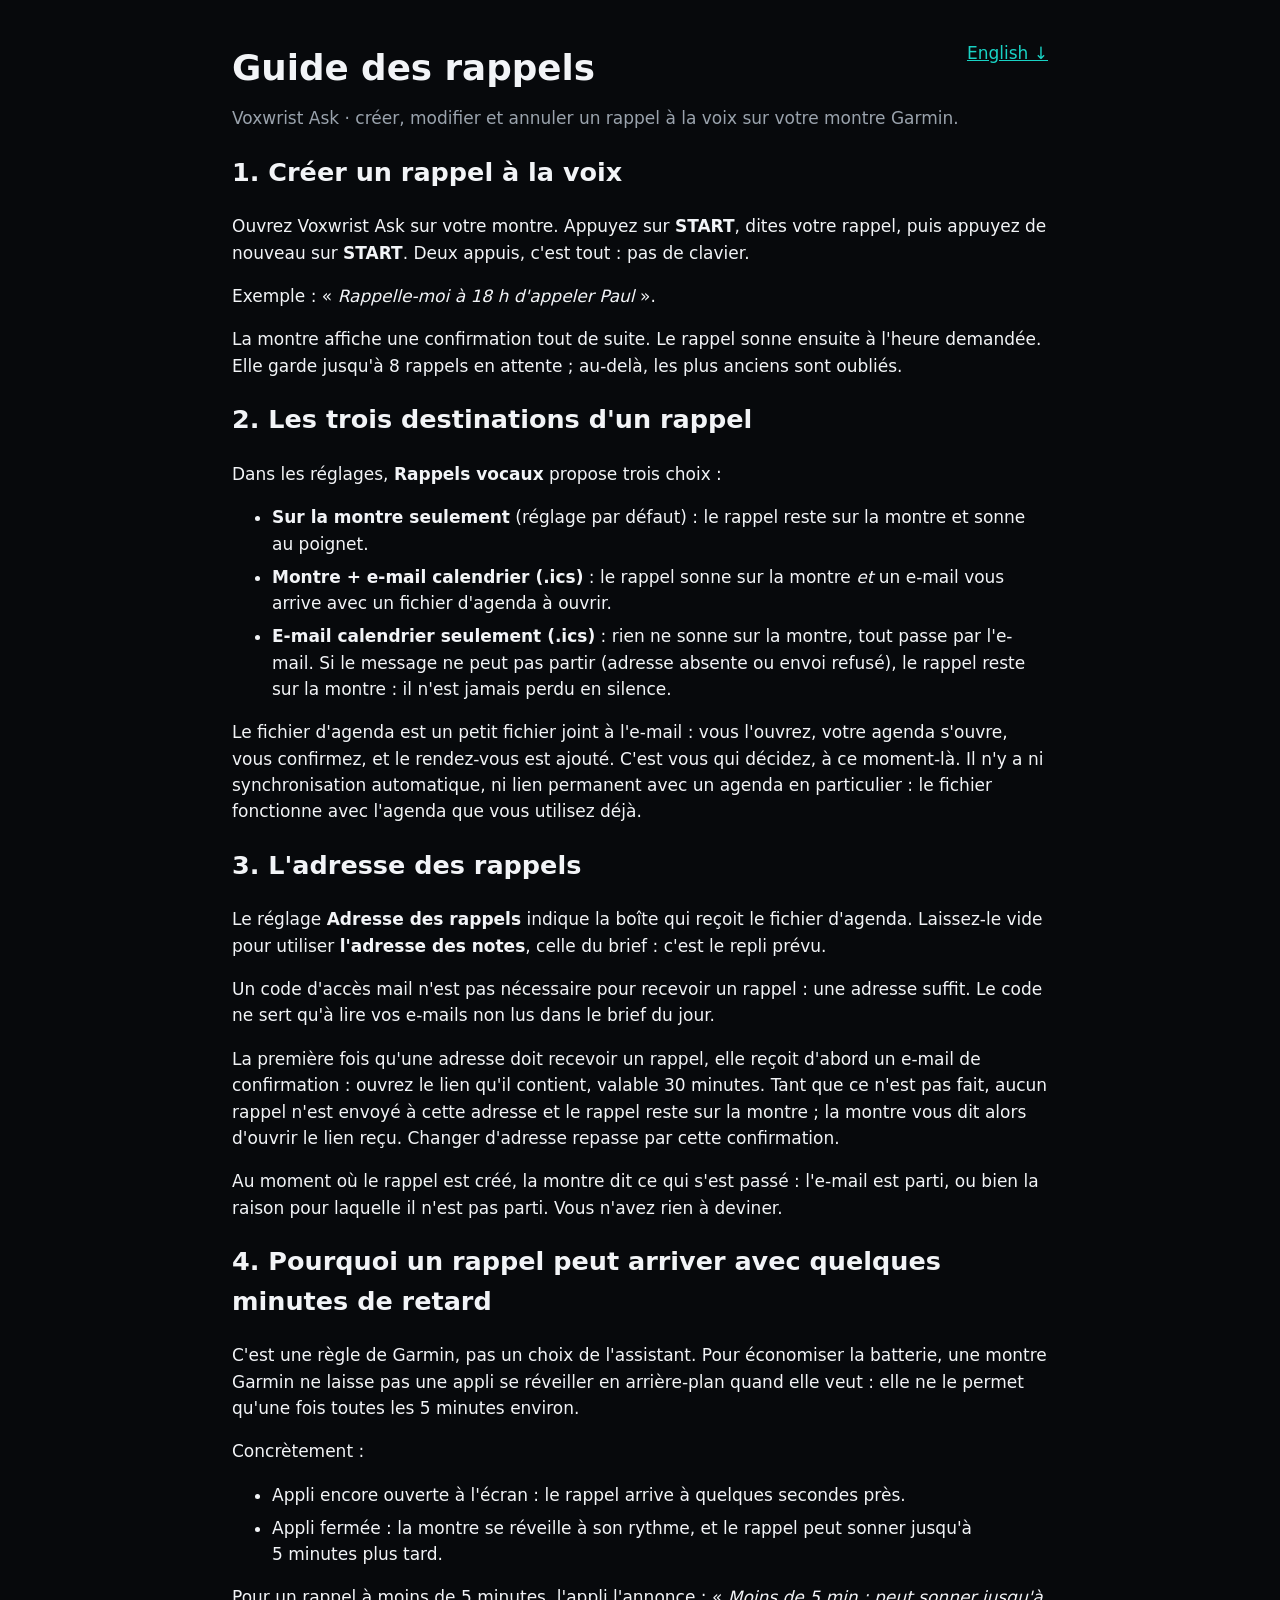
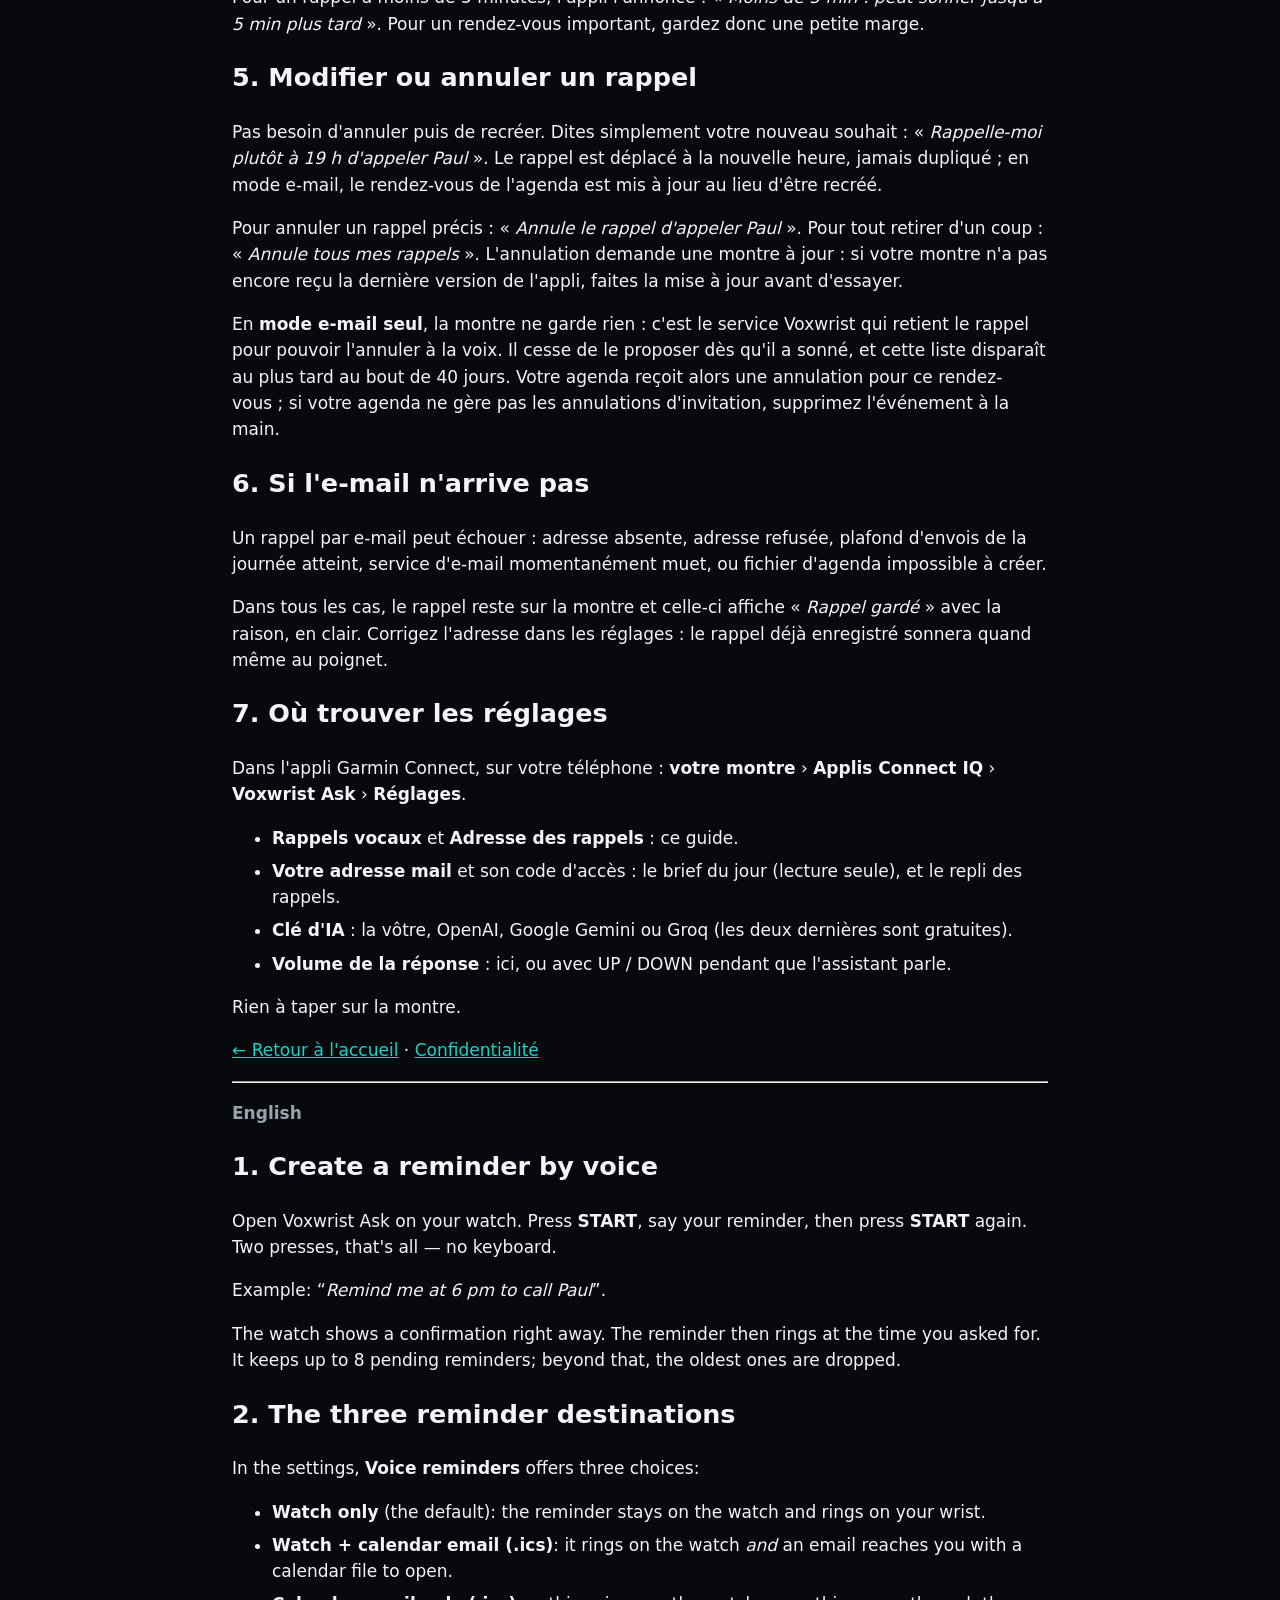
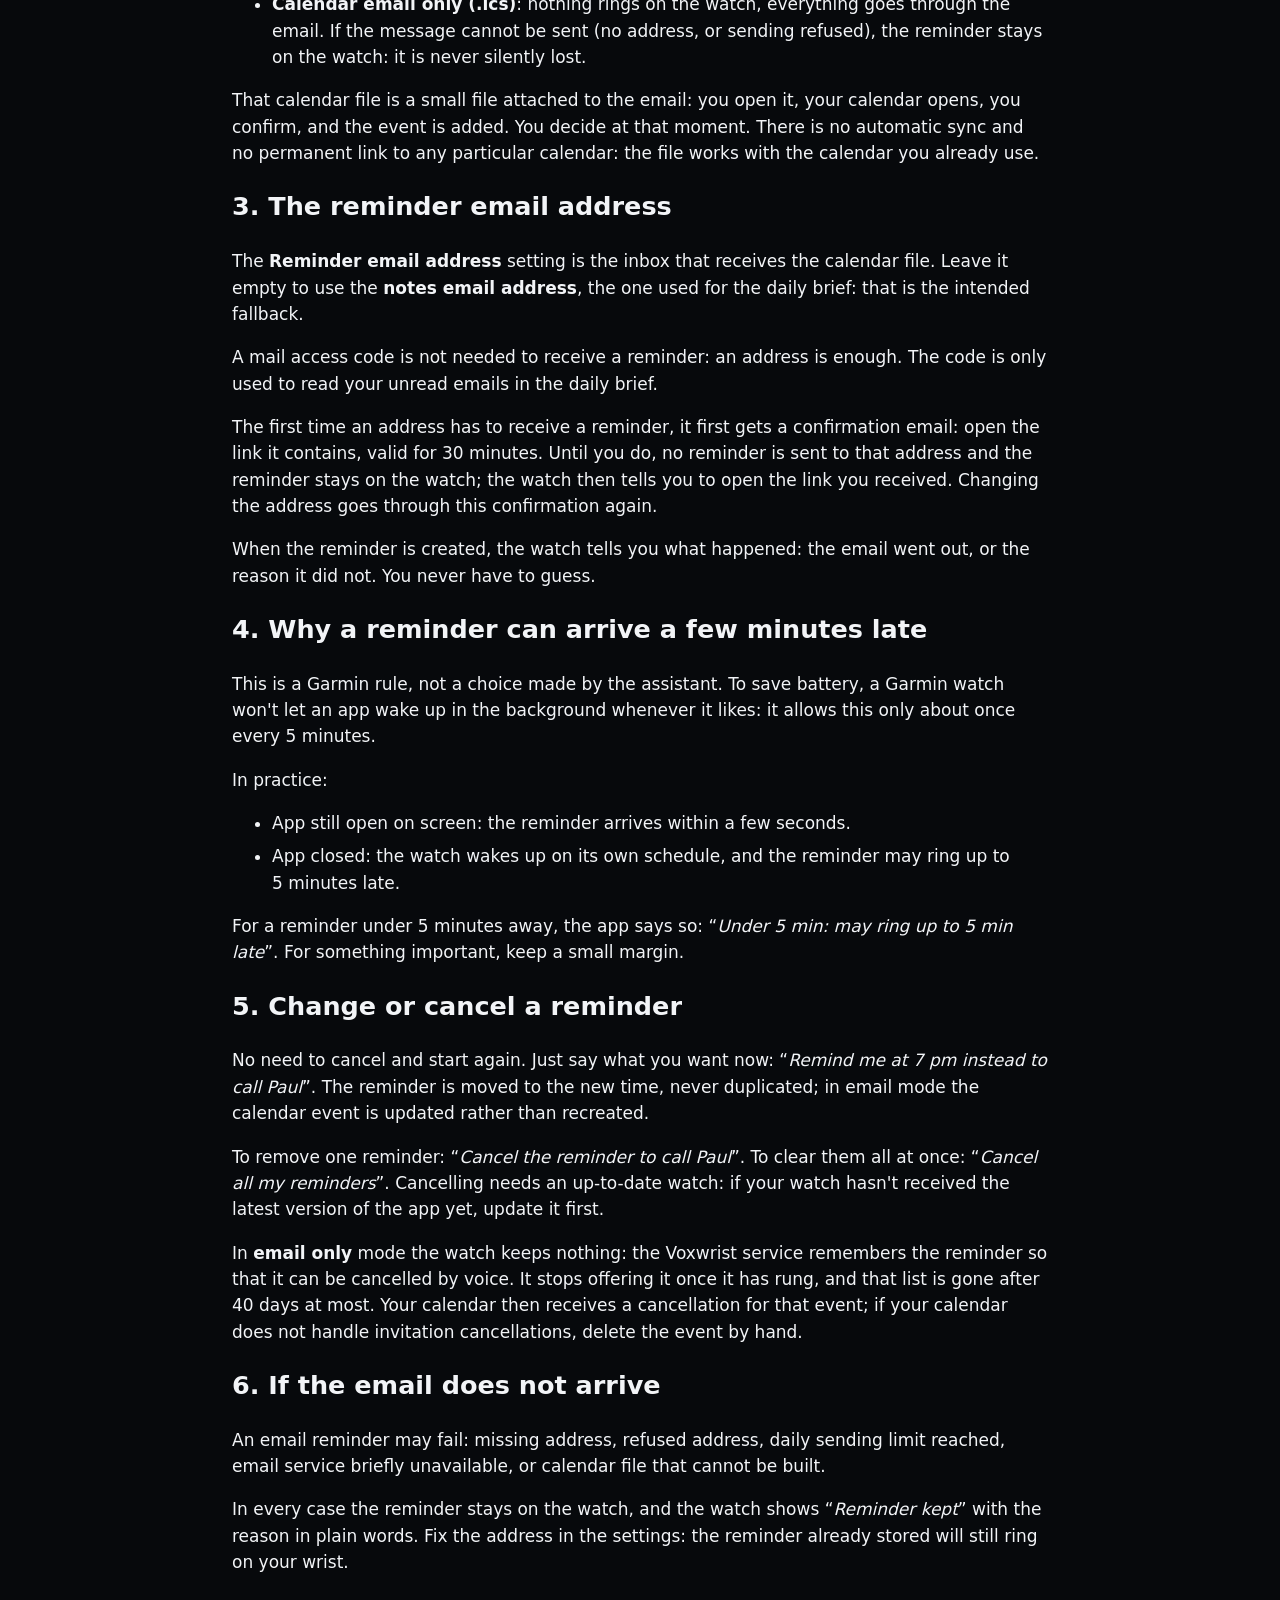
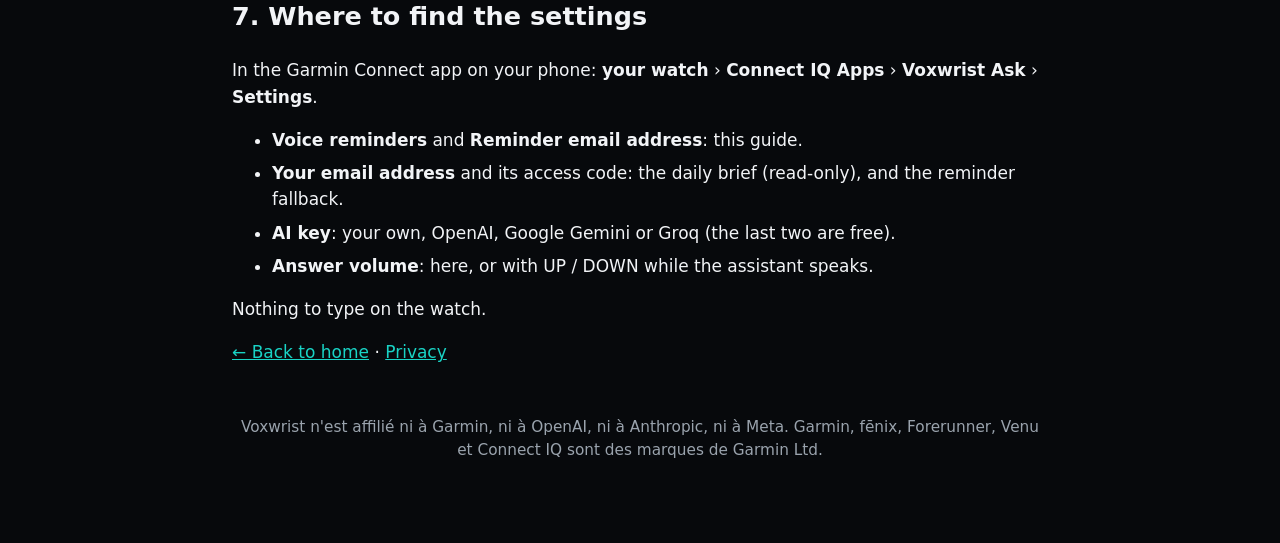
==== commit f5bb386f: "T28 : précisions vérifiées sur le code (confirmation d'adresse, codes d'échec, versions) Guide FR + " ====
--- a/guide.html
+++ b/guide.html
@@ -28,7 +28,8 @@
 <h2>3. L'adresse des rappels</h2>
 <p>Le réglage <strong>Adresse des rappels</strong> indique la boîte qui reçoit le fichier d'agenda. Laissez-le vide pour utiliser <strong>l'adresse des notes</strong>, celle du brief&nbsp;: c'est le repli prévu.</p>
 <p>Un code d'accès mail n'est pas nécessaire pour recevoir un rappel&nbsp;: une adresse suffit. Le code ne sert qu'à lire vos e-mails non lus dans le brief du jour.</p>
-<p>Après chaque rappel, la montre dit ce qui s'est passé&nbsp;: l'e-mail est parti, ou bien la raison pour laquelle il n'est pas parti. Vous n'avez rien à deviner.</p>
+<p>La première fois qu'une adresse doit recevoir un rappel, elle reçoit d'abord un e-mail de confirmation&nbsp;: ouvrez le lien qu'il contient, valable 30&nbsp;minutes. Tant que ce n'est pas fait, aucun rappel n'est envoyé à cette adresse et le rappel reste sur la montre&nbsp;; la montre vous dit alors d'ouvrir le lien reçu. Changer d'adresse repasse par cette confirmation.</p>
+<p>Au moment où le rappel est créé, la montre dit ce qui s'est passé&nbsp;: l'e-mail est parti, ou bien la raison pour laquelle il n'est pas parti. Vous n'avez rien à deviner.</p>
 </section>
 
 <section>
@@ -94,7 +95,8 @@
 <h2>3. The reminder email address</h2>
 <p>The <strong>Reminder email address</strong> setting is the inbox that receives the calendar file. Leave it empty to use the <strong>notes email address</strong>, the one used for the daily brief: that is the intended fallback.</p>
 <p>A mail access code is not needed to receive a reminder: an address is enough. The code is only used to read your unread emails in the daily brief.</p>
-<p>After each reminder the watch tells you what happened: the email was sent, or the reason it was not. You never have to guess.</p>
+<p>The first time an address has to receive a reminder, it first gets a confirmation email: open the link it contains, valid for 30&nbsp;minutes. Until you do, no reminder is sent to that address and the reminder stays on the watch; the watch then tells you to open the link you received. Changing the address goes through this confirmation again.</p>
+<p>When the reminder is created, the watch tells you what happened: the email went out, or the reason it did not. You never have to guess.</p>
 </section>
 
 <section lang="en">
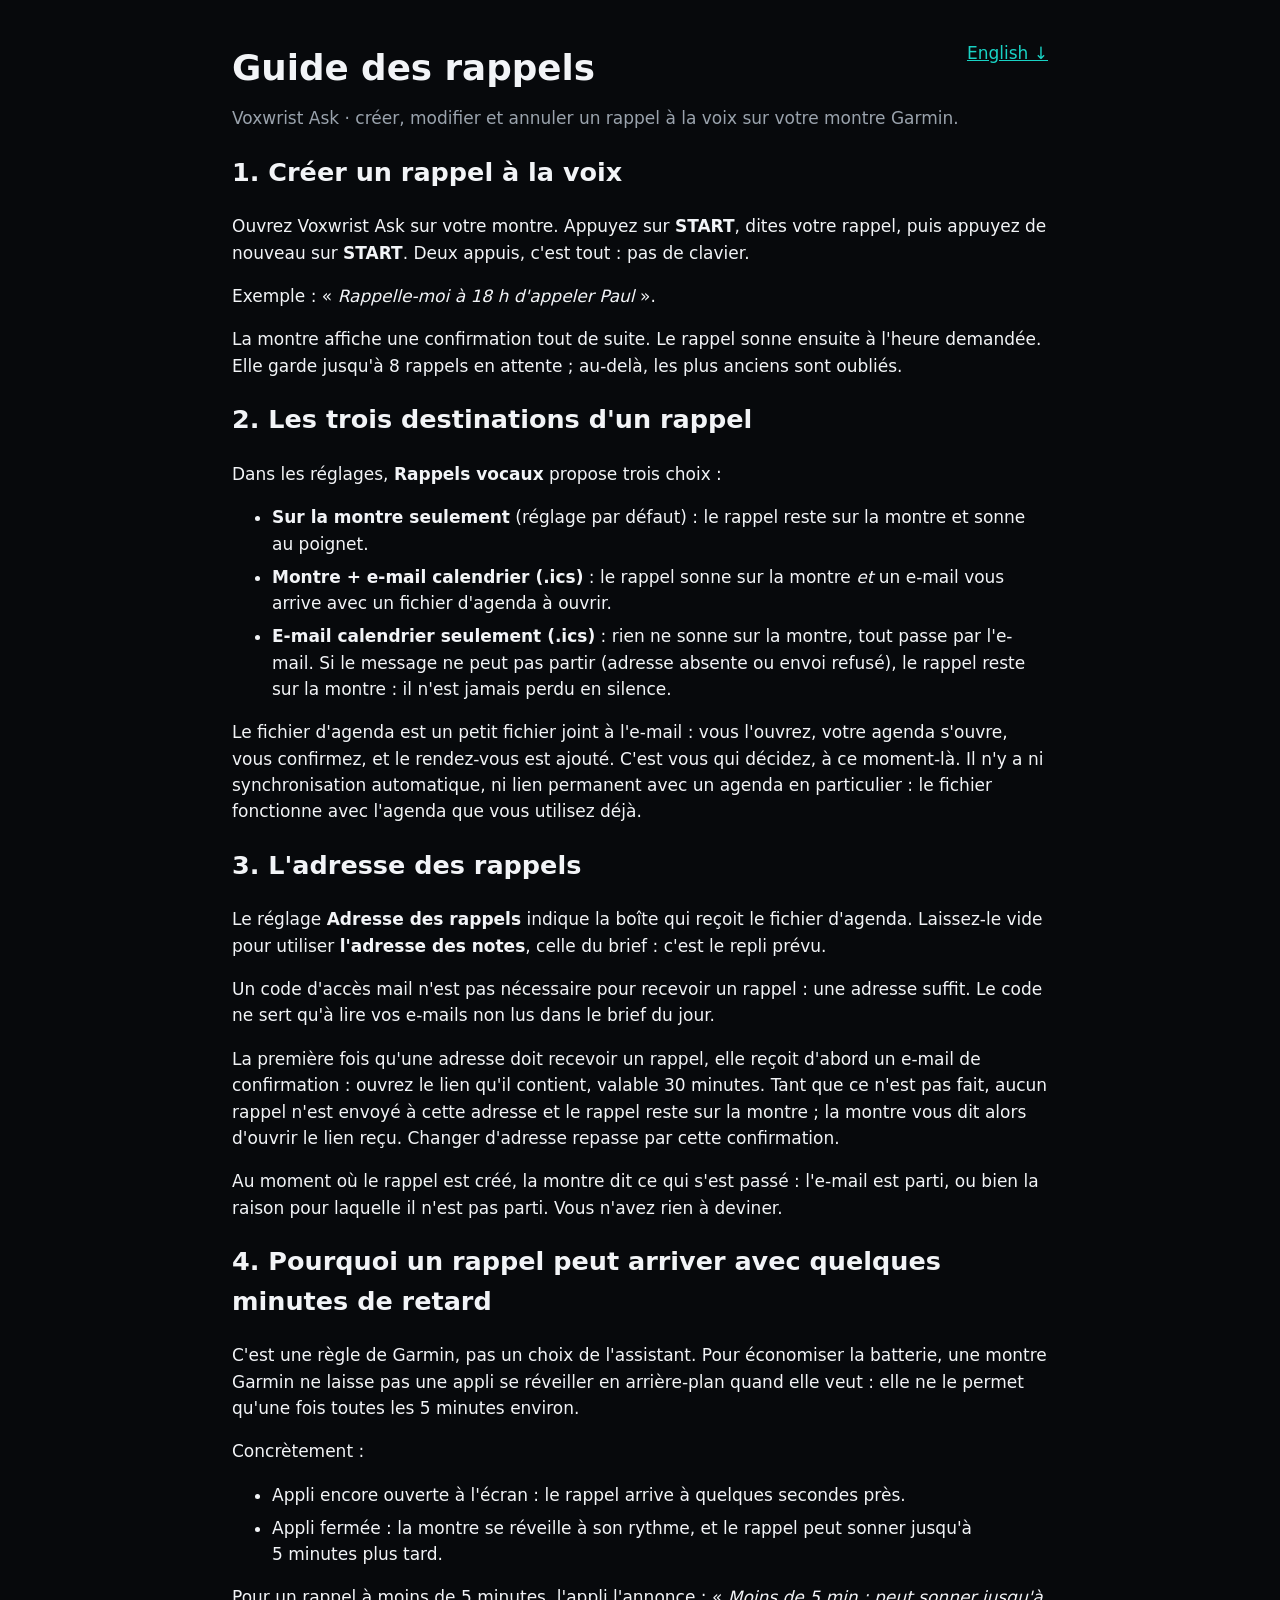
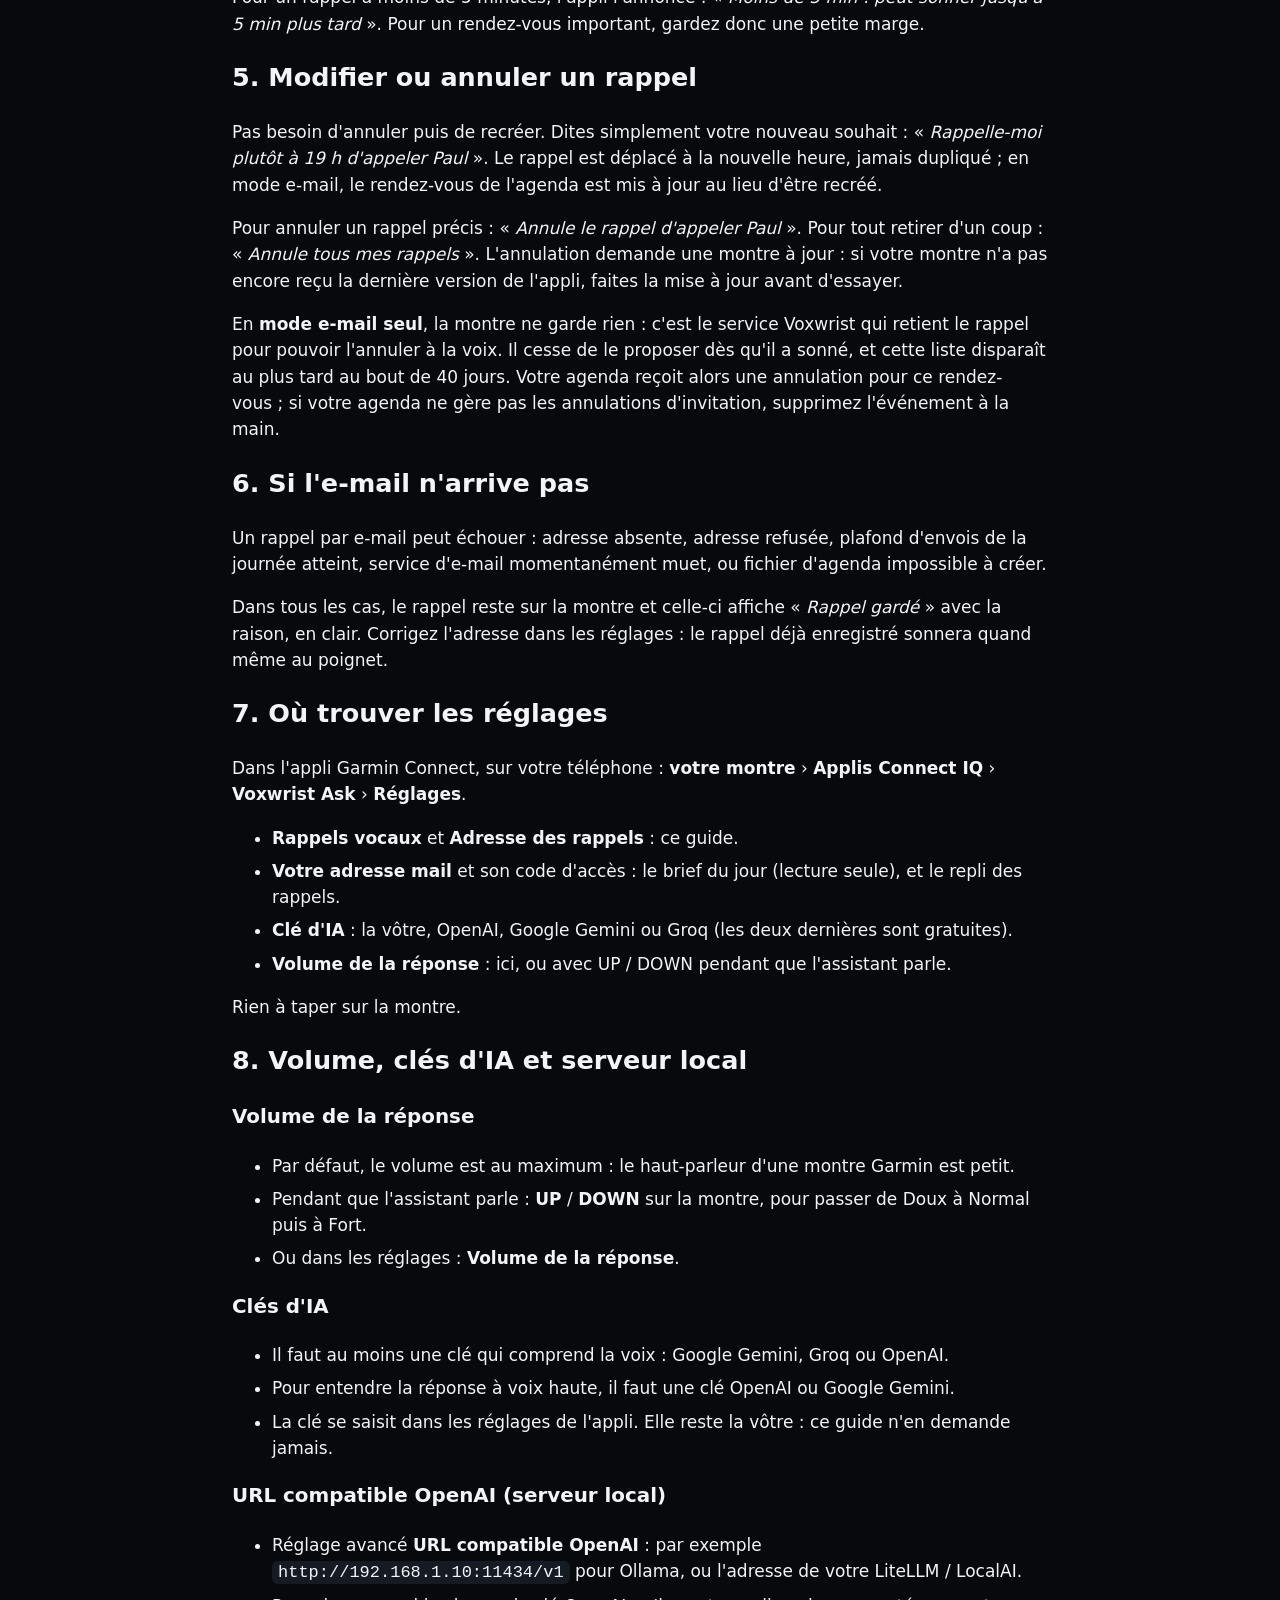
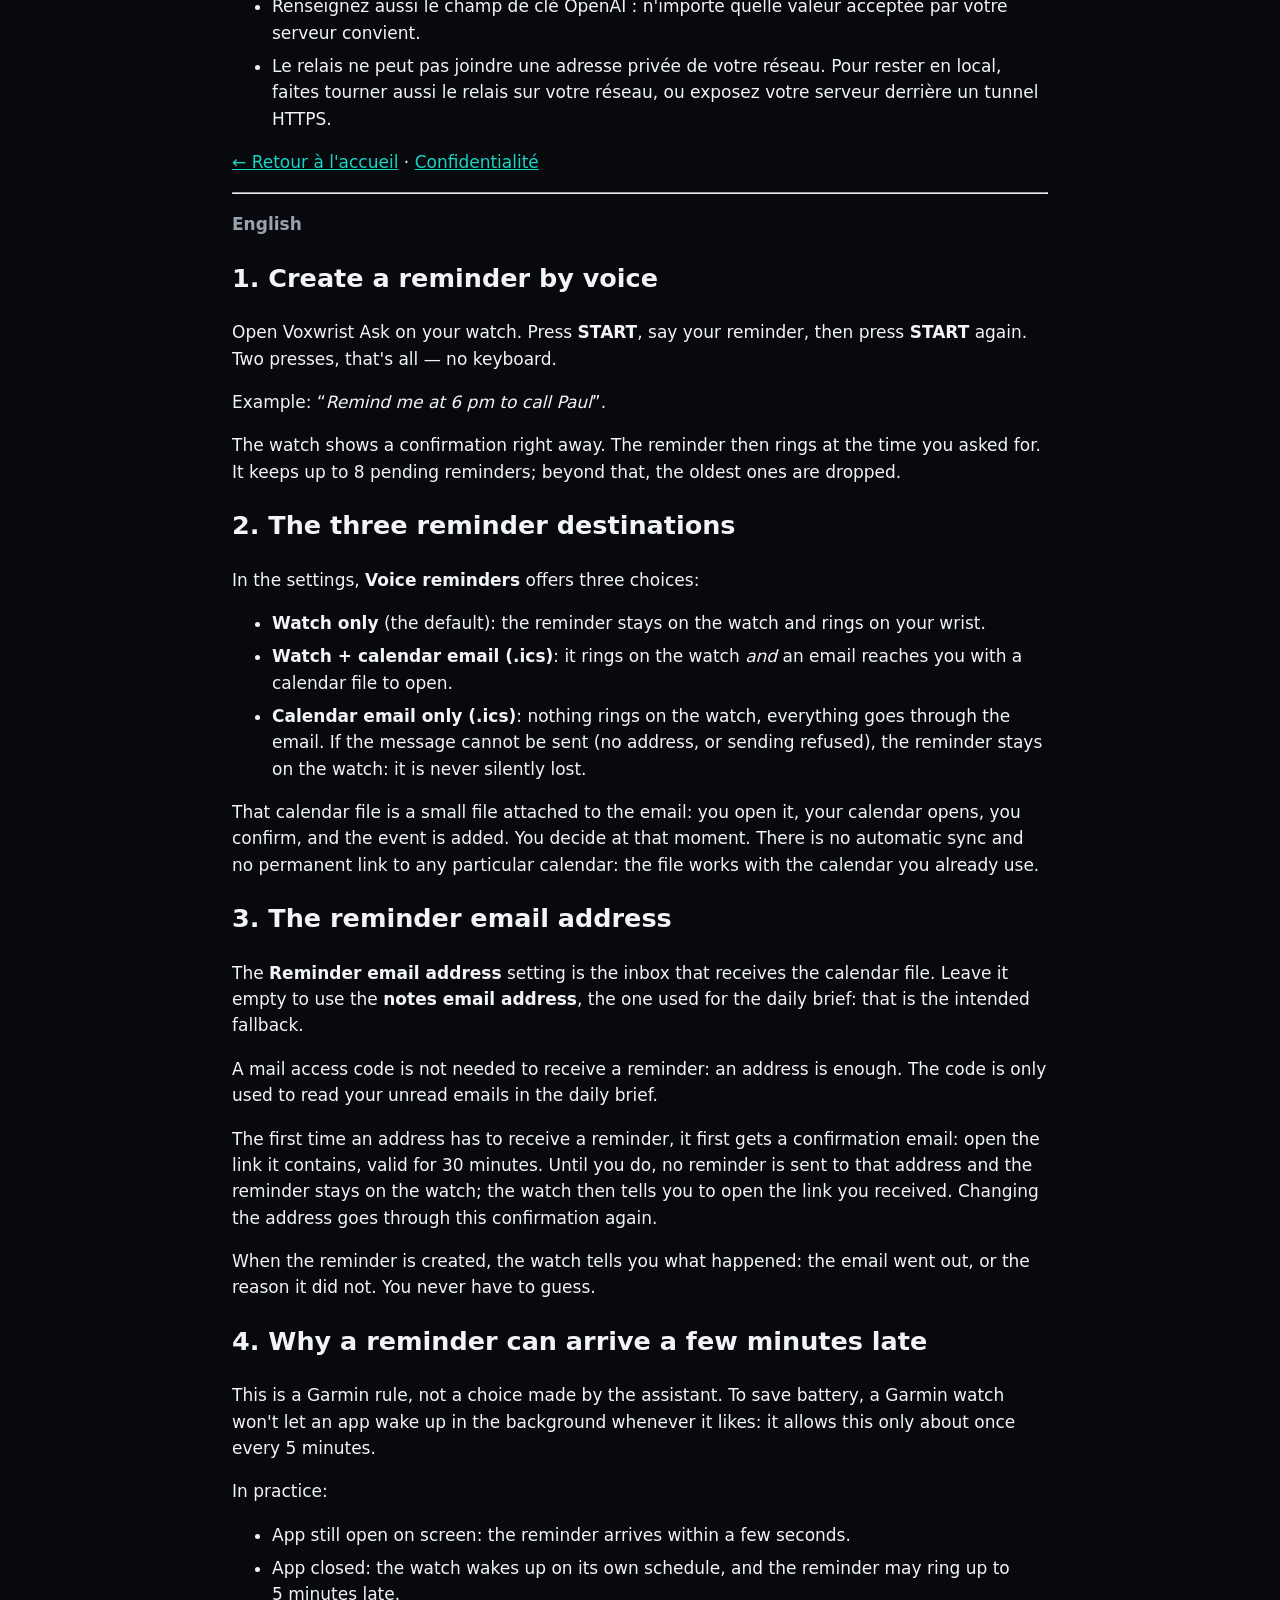
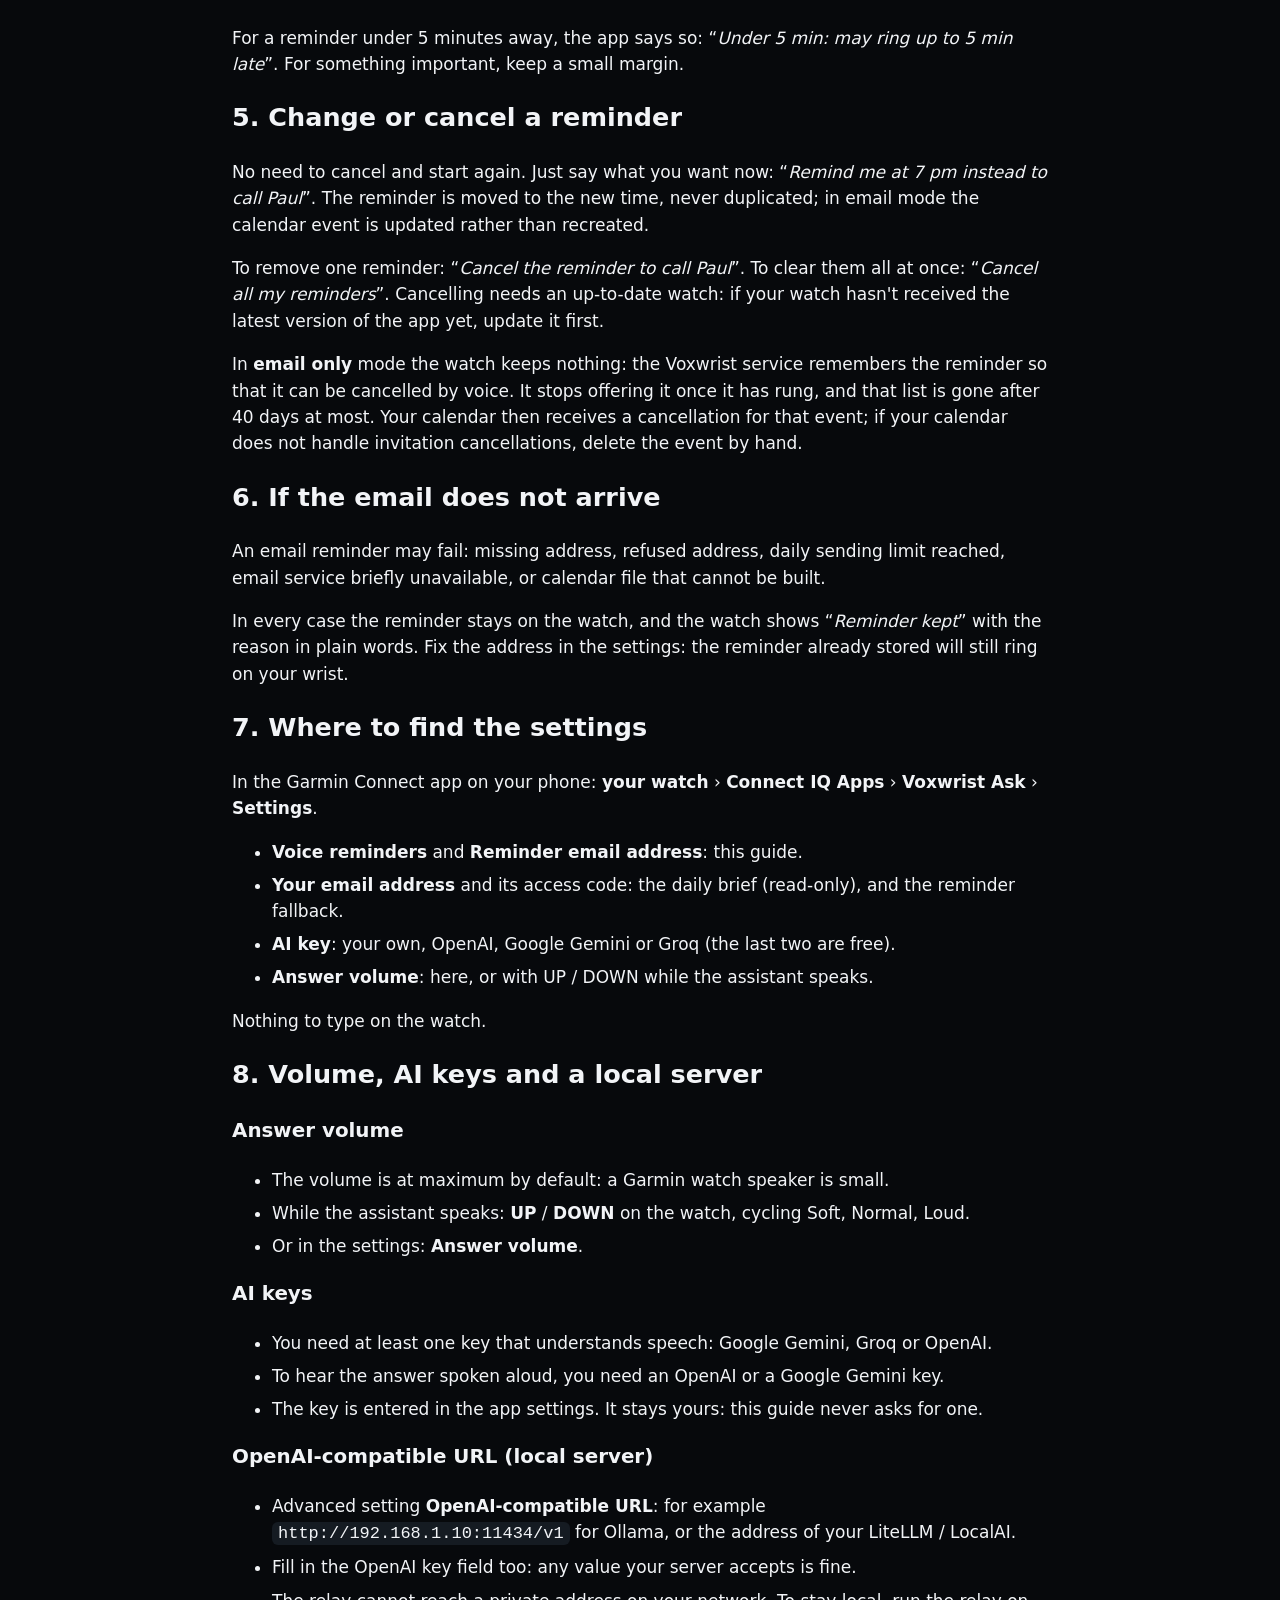
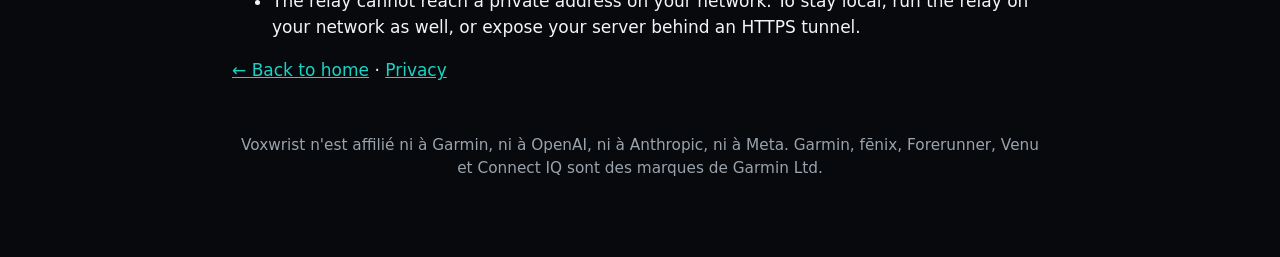
==== commit 7487ea62: "Guide Ask : fondre volume, clés d'IA et URL compatible OpenAI (reprise de #2), sans relais cloud nom" ====
--- a/guide.html
+++ b/guide.html
@@ -68,6 +68,28 @@
 <p>Rien à taper sur la montre.</p>
 </section>
 
+<section>
+<h2>8. Volume, clés d'IA et serveur local</h2>
+<h3>Volume de la réponse</h3>
+<ul class="steps">
+<li>Par défaut, le volume est au maximum&nbsp;: le haut-parleur d'une montre Garmin est petit.</li>
+<li>Pendant que l'assistant parle&nbsp;: <strong>UP</strong> / <strong>DOWN</strong> sur la montre, pour passer de Doux à Normal puis à Fort.</li>
+<li>Ou dans les réglages&nbsp;: <strong>Volume de la réponse</strong>.</li>
+</ul>
+<h3>Clés d'IA</h3>
+<ul class="steps">
+<li>Il faut au moins une clé qui comprend la voix&nbsp;: Google Gemini, Groq ou OpenAI.</li>
+<li>Pour entendre la réponse à voix haute, il faut une clé OpenAI ou Google Gemini.</li>
+<li>La clé se saisit dans les réglages de l'appli. Elle reste la vôtre&nbsp;: ce guide n'en demande jamais.</li>
+</ul>
+<h3>URL compatible OpenAI (serveur local)</h3>
+<ul class="steps">
+<li>Réglage avancé <strong>URL compatible OpenAI</strong>&nbsp;: par exemple <code>http://192.168.1.10:11434/v1</code> pour Ollama, ou l'adresse de votre LiteLLM / LocalAI.</li>
+<li>Renseignez aussi le champ de clé OpenAI&nbsp;: n'importe quelle valeur acceptée par votre serveur convient.</li>
+<li>Le relais ne peut pas joindre une adresse privée de votre réseau. Pour rester en local, faites tourner aussi le relais sur votre réseau, ou exposez votre serveur derrière un tunnel HTTPS.</li>
+</ul>
+</section>
+
 <p><a href="index.html">← Retour à l'accueil</a> · <a href="privacy.html">Confidentialité</a></p>
 
 <hr id="en">
@@ -135,6 +157,28 @@
 <p>Nothing to type on the watch.</p>
 </section>
 
+<section lang="en">
+<h2>8. Volume, AI keys and a local server</h2>
+<h3>Answer volume</h3>
+<ul class="steps">
+<li>The volume is at maximum by default: a Garmin watch speaker is small.</li>
+<li>While the assistant speaks: <strong>UP</strong> / <strong>DOWN</strong> on the watch, cycling Soft, Normal, Loud.</li>
+<li>Or in the settings: <strong>Answer volume</strong>.</li>
+</ul>
+<h3>AI keys</h3>
+<ul class="steps">
+<li>You need at least one key that understands speech: Google Gemini, Groq or OpenAI.</li>
+<li>To hear the answer spoken aloud, you need an OpenAI or a Google Gemini key.</li>
+<li>The key is entered in the app settings. It stays yours: this guide never asks for one.</li>
+</ul>
+<h3>OpenAI-compatible URL (local server)</h3>
+<ul class="steps">
+<li>Advanced setting <strong>OpenAI-compatible URL</strong>: for example <code>http://192.168.1.10:11434/v1</code> for Ollama, or the address of your LiteLLM / LocalAI.</li>
+<li>Fill in the OpenAI key field too: any value your server accepts is fine.</li>
+<li>The relay cannot reach a private address on your network. To stay local, run the relay on your network as well, or expose your server behind an HTTPS tunnel.</li>
+</ul>
+</section>
+
 <p lang="en"><a href="index.html">← Back to home</a> · <a href="privacy.html">Privacy</a></p>
 
 <footer>Voxwrist n'est affilié ni à Garmin, ni à OpenAI, ni à Anthropic, ni à Meta. Garmin, fēnix, Forerunner, Venu et Connect IQ sont des marques de Garmin Ltd.</footer>
